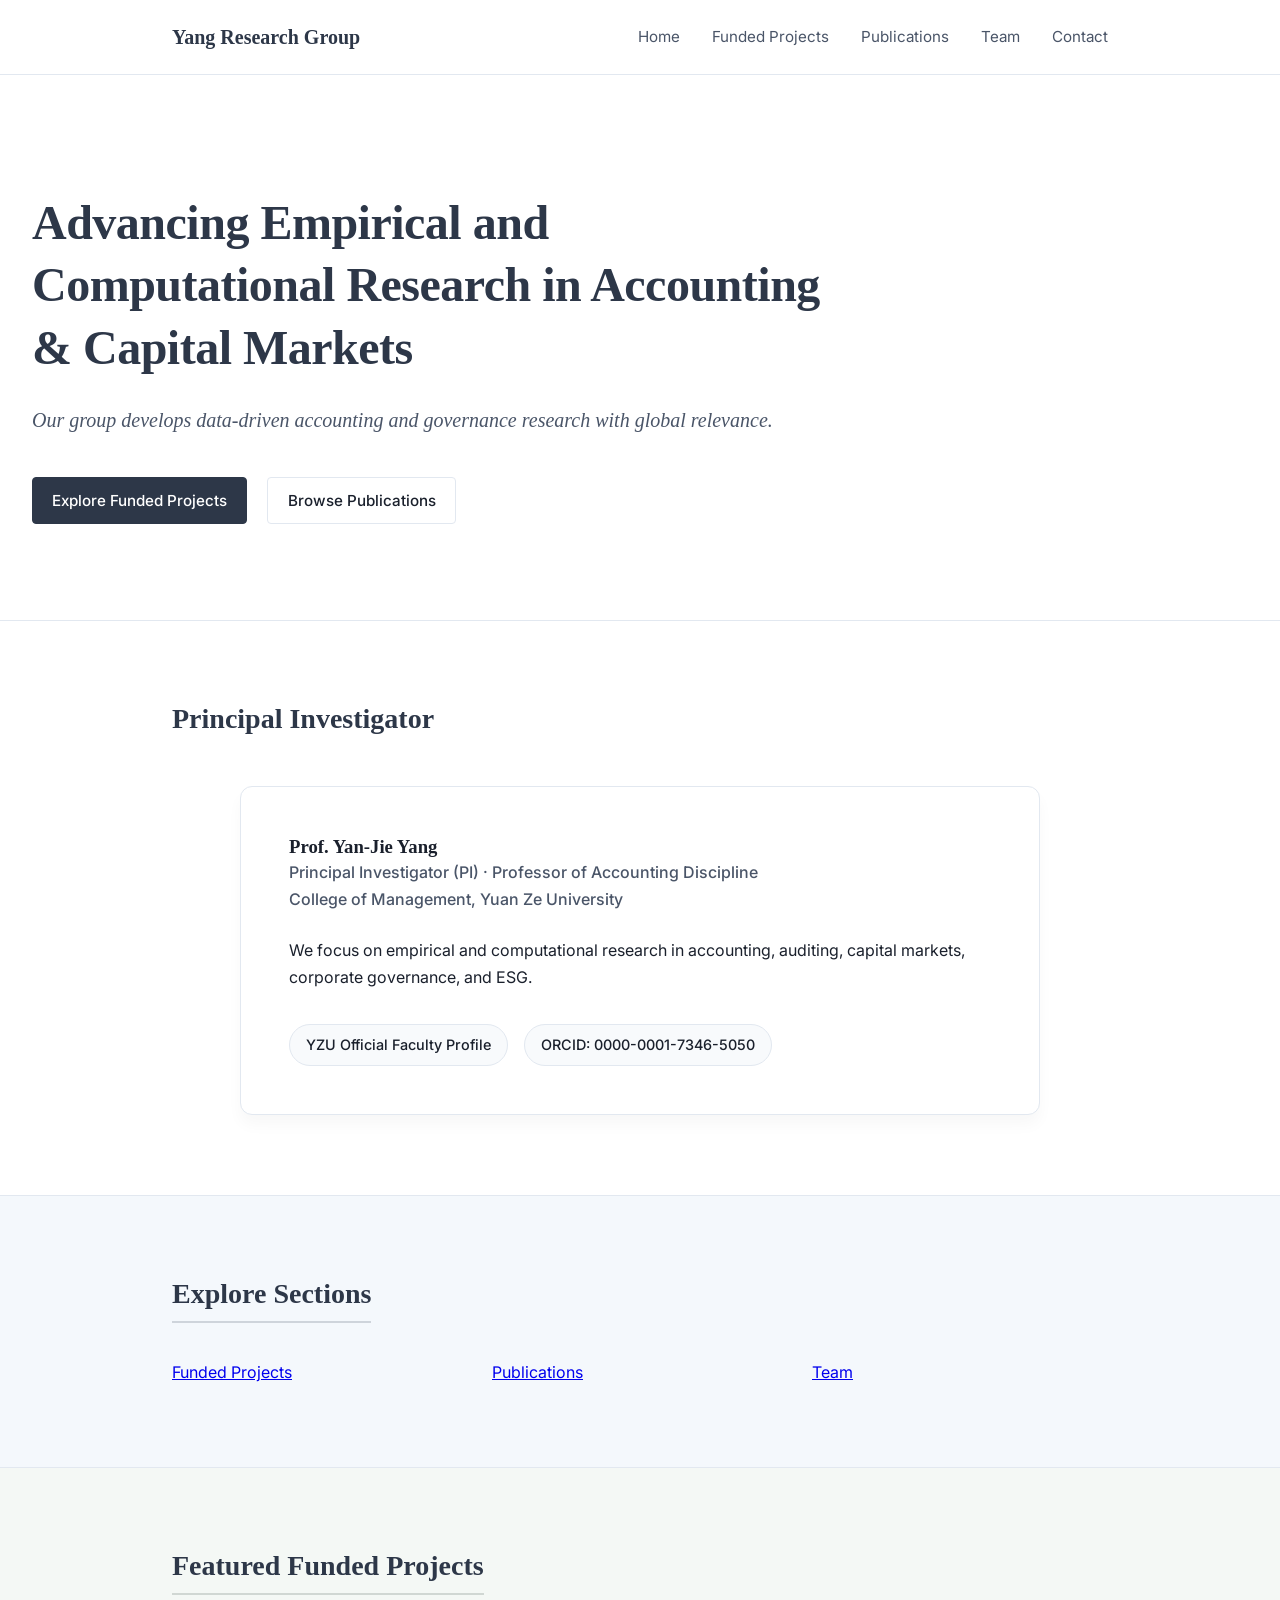
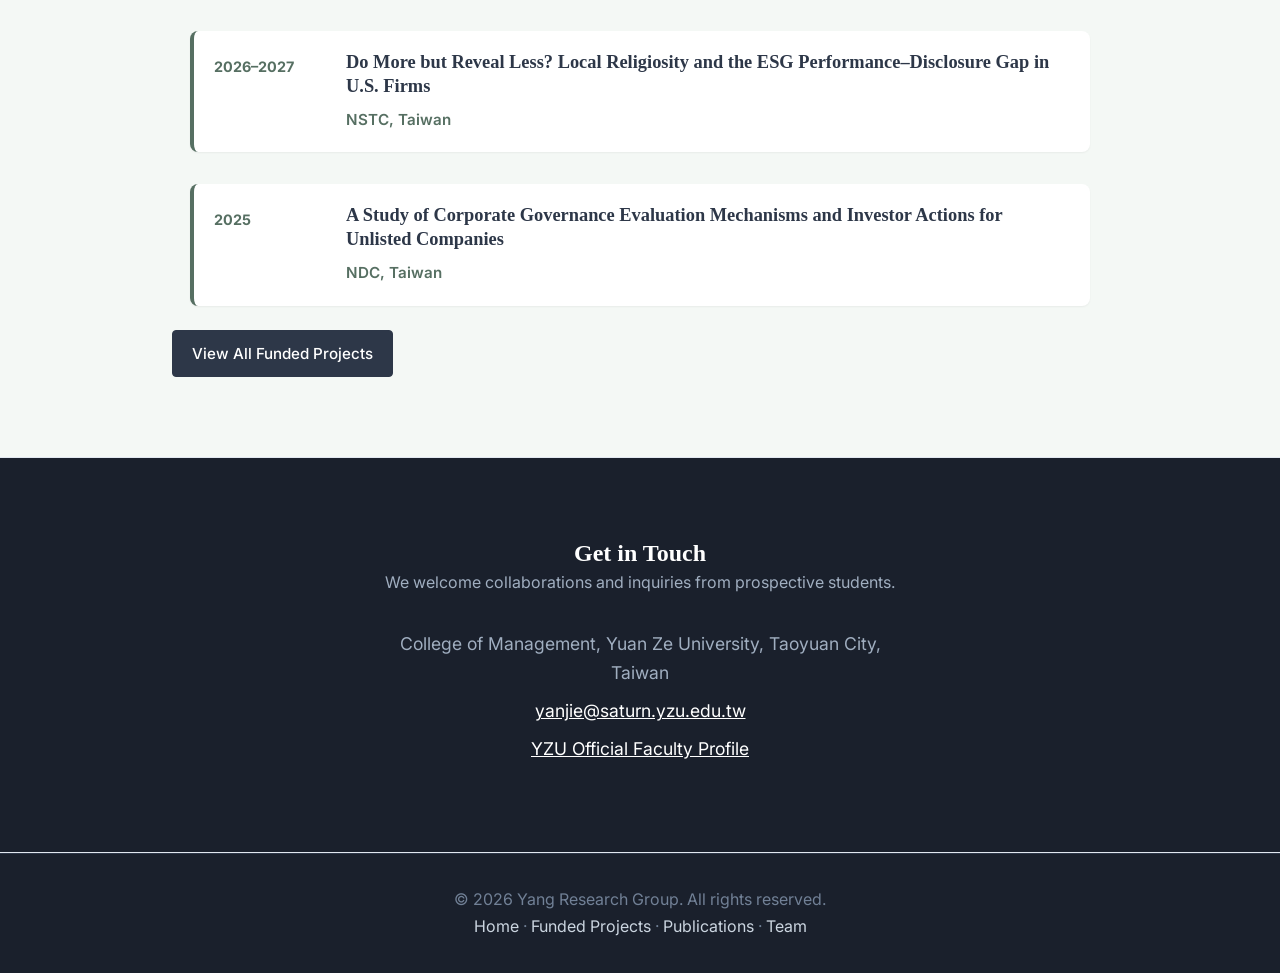
==== index.html @ e43d624e "Simplify homepage: remove News and use plain text links in Explore Sections" ====
<!DOCTYPE html>
<html lang="en">
<head>
    <meta charset="UTF-8">
    <meta name="viewport" content="width=device-width, initial-scale=1.0">
    <title>Yang Research Group | Homepage</title>
    <meta name="description" content="Yang Research Group at Yuan Ze University. Research in accounting, auditing, capital markets, corporate governance, and ESG.">
    <link rel="preconnect" href="https://fonts.googleapis.com">
    <link rel="preconnect" href="https://fonts.gstatic.com" crossorigin>
    <link href="https://fonts.googleapis.com/css2?family=Inter:wght@300;400;500;600;700&display=swap" rel="stylesheet">
    <link rel="stylesheet" href="styles.css">
</head>
<body>
    <nav class="navbar">
        <div class="nav-container">
            <a href="index.html" class="logo">Yang Research Group</a>
            <ul class="nav-links">
                <li><a href="index.html">Home</a></li>
                <li><a href="projects.html">Funded Projects</a></li>
                <li><a href="publications.html">Publications</a></li>
                <li><a href="team.html">Team</a></li>
                <li><a href="#contact">Contact</a></li>
            </ul>
        </div>
    </nav>

    <header class="hero hero-compact">
        <div class="hero-content">
            <h1>Advancing Empirical and Computational Research in Accounting & Capital Markets</h1>
            <p>Our group develops data-driven accounting and governance research with global relevance.</p>
            <div class="hero-buttons">
                <a href="projects.html" class="btn btn-primary">Explore Funded Projects</a>
                <a href="publications.html" class="btn btn-secondary">Browse Publications</a>
            </div>
        </div>
    </header>

    <main>
        <section class="section">
            <div class="container">
                <h2 class="section-title">Principal Investigator</h2>
                <div class="about-card">
                    <div class="about-content">
                        <h3>Prof. Yan-Jie Yang</h3>
                        <p class="subtitle">Principal Investigator (PI) · Professor of Accounting Discipline<br>College of Management, Yuan Ze University</p>
                        <p>We focus on empirical and computational research in accounting, auditing, capital markets, corporate governance, and ESG.</p>
                        <div class="academic-links">
                            <a href="https://www.cm.yzu.edu.tw/EN/Page/Teacher.aspx?ID=yanjie" target="_blank" rel="noopener noreferrer" class="link-badge">YZU Official Faculty Profile</a>
                            <a href="https://orcid.org/0000-0001-7346-5050" target="_blank" rel="noopener noreferrer" class="link-badge">ORCID: 0000-0001-7346-5050</a>
                        </div>
                    </div>
                </div>
            </div>
        </section>

        <section class="section section-block section-research">
            <div class="container">
                <h2 class="section-title">Explore Sections</h2>
                <div class="section-card-grid">
                    <p><a href="projects.html">Funded Projects</a></p>
                    <p><a href="publications.html">Publications</a></p>
                    <p><a href="team.html">Team</a></p>
                </div>
            </div>
        </section>

        <section class="section section-block section-funded">
            <div class="container">
                <h2 class="section-title">Featured Funded Projects</h2>
                <div class="funded-research-list compact-list">
                    <div class="funded-research-item">
                        <div class="funded-year">2026–2027</div>
                        <div class="funded-details">
                            <h3>Do More but Reveal Less? Local Religiosity and the ESG Performance–Disclosure Gap in U.S. Firms</h3>
                            <p class="funding-agency">NSTC, Taiwan</p>
                        </div>
                    </div>
                    <div class="funded-research-item">
                        <div class="funded-year">2025</div>
                        <div class="funded-details">
                            <h3>A Study of Corporate Governance Evaluation Mechanisms and Investor Actions for Unlisted Companies</h3>
                            <p class="funding-agency">NDC, Taiwan</p>
                        </div>
                    </div>
                </div>
                <p class="section-actions">
                    <a href="projects.html" class="btn btn-primary">View All Funded Projects</a>
                </p>
            </div>
        </section>

        <section id="contact" class="section bg-dark text-white">
            <div class="container contact-container">
                <div class="contact-info">
                    <h2>Get in Touch</h2>
                    <p>We welcome collaborations and inquiries from prospective students.</p>
                    <div class="contact-details">
                        <p>College of Management, Yuan Ze University, Taoyuan City, Taiwan</p>
                        <p><a href="mailto:yanjie@saturn.yzu.edu.tw" class="text-white">yanjie@saturn.yzu.edu.tw</a></p>
                        <p><a href="https://www.cm.yzu.edu.tw/EN/Page/Teacher.aspx?ID=yanjie" target="_blank" rel="noopener noreferrer" class="text-white">YZU Official Faculty Profile</a></p>
                    </div>
                </div>
            </div>
        </section>
    </main>

    <footer>
        <div class="container footer-links">
            <p>&copy; 2026 Yang Research Group. All rights reserved.</p>
            <p>
                <a href="index.html">Home</a> ·
                <a href="projects.html">Funded Projects</a> ·
                <a href="publications.html">Publications</a> ·
                <a href="team.html">Team</a>
            </p>
        </div>
    </footer>
</body>
</html>
---- styles.css ----
:root {
    --primary-color: #2d3748;
    --primary-light: #4a5568;
    --secondary-color: #f7fafc;
    --accent-color: #cbd5e0;
    --text-main: #1a202c;
    --text-light: #4a5568;
    --bg-main: #ffffff;
    --bg-alt: #f8fafc;
    --bg-blue-tint: #f4f8fc;
    --bg-sage-tint: #f4f8f5;
    --bg-slate-tint: #f6f8fb;
    --border-color: #e2e8f0;
    
    --font-sans: 'Inter', system-ui, -apple-system, sans-serif;
    --font-serif: 'Lora', 'Merriweather', Georgia, serif;
    
    --shadow-sm: 0 1px 2px rgba(0,0,0,0.05);
    --shadow-md: 0 4px 6px rgba(0,0,0,0.03);
    --shadow-lg: 0 10px 15px rgba(0,0,0,0.03);
    --transition: all 0.2s ease;
}

* {
    margin: 0;
    padding: 0;
    box-sizing: border-box;
}

html {
    scroll-behavior: smooth;
    font-family: var(--font-sans);
}

body {
    color: var(--text-main);
    background-color: var(--bg-main);
    line-height: 1.7;
    -webkit-font-smoothing: antialiased;
}

.container {
    max-width: 1000px;
    margin: 0 auto;
    padding: 0 2rem;
}

h1, h2, h3 {
    font-family: var(--font-serif);
    color: #1a202c;
    line-height: 1.3;
    font-weight: 600;
}

.text-white {
    color: #ffffff !important;
}

.navbar {
    position: fixed;
    top: 0;
    width: 100%;
    background: rgba(255, 255, 255, 0.98);
    border-bottom: 1px solid var(--border-color);
    z-index: 1000;
    padding: 1.25rem 0;
}

.nav-container {
    max-width: 1000px;
    margin: 0 auto;
    padding: 0 2rem;
    display: flex;
    justify-content: space-between;
    align-items: center;
}

.logo {
    font-family: var(--font-serif);
    font-size: 1.25rem;
    font-weight: 600;
    color: var(--primary-color);
    text-decoration: none;
}

.nav-links {
    display: flex;
    list-style: none;
    gap: 2rem;
}

.nav-links a {
    text-decoration: none;
    color: var(--text-light);
    font-weight: 400;
    font-size: 0.95rem;
    transition: var(--transition);
}

.nav-links a:hover {
    color: var(--primary-color);
}

.hero {
    position: relative;
    padding: 12rem 2rem 8rem;
    background-color: var(--bg-main);
    text-align: left;
    border-bottom: 1px solid var(--border-color);
}

.hero-bg {
    display: none;
}

.hero-content {
    max-width: 800px;
}

.hero h1 {
    font-size: 3rem;
    margin-bottom: 1.5rem;
    letter-spacing: -0.5px;
    color: var(--primary-color);
}

.hero p {
    font-size: 1.25rem;
    color: var(--text-light);
    margin-bottom: 2.5rem;
    font-family: var(--font-serif);
    font-style: italic;
}

.btn {
    display: inline-block;
    padding: 0.6rem 1.2rem;
    border-radius: 4px;
    font-weight: 500;
    text-decoration: none;
    transition: var(--transition);
    cursor: pointer;
    font-size: 0.95rem;
}

.btn-primary {
    background-color: var(--primary-color);
    color: white;
    border: 1px solid var(--primary-color);
}

.btn-primary:hover {
    background-color: var(--text-main);
    border-color: var(--text-main);
}

.btn-secondary {
    background-color: transparent;
    color: var(--text-main);
    border: 1px solid var(--border-color);
    margin-left: 1rem;
}

.btn-secondary:hover {
    background-color: var(--bg-alt);
    border-color: var(--text-light);
}

.section {
    padding: 5rem 0;
    border-bottom: 1px solid var(--border-color);
}

.section-title {
    font-size: 1.75rem;
    margin-bottom: 3rem;
    text-align: left;
    color: var(--primary-color);
}

.section-block {
    --section-accent: #50627a;
    background: var(--bg-main);
}

.section-block .section-title {
    display: inline-block;
    margin-bottom: 2.25rem;
    padding-bottom: 0.55rem;
    border-bottom: 2px solid color-mix(in srgb, var(--section-accent) 28%, white);
}

.section-research {
    --section-accent: #4f647e;
    background: var(--bg-blue-tint);
}

.section-projects {
    --section-accent: #4a5d74;
    background: var(--bg-main);
}

.section-funded {
    --section-accent: #566f62;
    background: var(--bg-sage-tint);
}

.section-publications {
    --section-accent: #556277;
    background: var(--bg-slate-tint);
}

.section-team {
    --section-accent: #4f5f74;
    background: var(--bg-main);
}

.bg-light {
    background-color: var(--bg-alt);
}

.bg-dark {
    background-color: #1a202c;
}

.grid-2 {
    display: grid;
    grid-template-columns: repeat(auto-fit, minmax(300px, 1fr));
    gap: 3rem;
}

.grid-3 {
    display: grid;
    grid-template-columns: repeat(auto-fit, minmax(300px, 1fr));
    gap: 2rem;
}

/* About Card */
.about-card {
    background: white;
    border-radius: 12px;
    padding: 3rem;
    box-shadow: var(--shadow-lg);
    border: 1px solid var(--border-color);
    max-width: 800px;
    margin: 0 auto;
}

.about-card .subtitle {
    color: var(--text-light);
    font-weight: 500;
    margin-bottom: 1.5rem;
}

.academic-links {
    display: flex;
    gap: 1rem;
    margin-top: 2rem;
}

.link-badge {
    display: inline-flex;
    align-items: center;
    padding: 0.5rem 1rem;
    background: var(--bg-alt);
    border: 1px solid var(--border-color);
    border-radius: 50px;
    text-decoration: none;
    color: var(--text-main);
    font-weight: 500;
    font-size: 0.9rem;
    transition: var(--transition);
}

.link-badge:hover {
    background: var(--primary-color);
    color: white;
    transform: translateY(-2px);
}

/* Feature Cards */
.card {
    background: white;
    padding: 2.5rem;
    border-radius: 12px;
    box-shadow: var(--shadow-md);
    transition: var(--transition);
    border: 1px solid transparent;
}

.card:hover {
    transform: translateY(-5px);
    border-color: var(--primary-light);
    box-shadow: var(--shadow-lg);
}

.section-research .feature-card {
    border-top: 3px solid color-mix(in srgb, var(--section-accent) 58%, white);
}

.card-icon {
    width: 3rem;
    height: 3rem;
    display: inline-flex;
    align-items: center;
    justify-content: center;
    border-radius: 999px;
    background: color-mix(in srgb, var(--section-accent, var(--primary-color)) 10%, white);
    color: var(--section-accent, var(--primary-color));
    margin-bottom: 1.5rem;
}

/* Projects */
.project-list {
    max-width: 800px;
    margin: 0 auto;
    display: flex;
    flex-direction: column;
    gap: 1.5rem;
}

.project-item {
    display: flex;
    gap: 2rem;
    background: white;
    padding: 2rem;
    border-radius: 8px;
    border-left: 4px solid var(--section-accent, var(--primary-color));
    box-shadow: var(--shadow-sm);
    transition: var(--transition);
}

.project-item:hover {
    box-shadow: var(--shadow-md);
}

.project-status {
    font-size: 0.85rem;
    font-weight: 600;
    text-transform: uppercase;
    color: var(--section-accent, var(--primary-color));
    white-space: nowrap;
}

.funded-item {
    border-left-style: solid;
}

/* Funded Research */
.funded-research-list {
    max-width: 900px;
    margin: 0 auto;
    display: flex;
    flex-direction: column;
    gap: 2rem;
}

.funded-research-item {
    display: flex;
    gap: 2rem;
    background: white;
    padding: 2rem;
    border-radius: 8px;
    border-left: 4px solid var(--section-accent, var(--primary-color));
    box-shadow: var(--shadow-sm);
    transition: var(--transition);
}

.funded-research-item:hover {
    box-shadow: var(--shadow-md);
}

.funded-year {
    font-size: 0.9rem;
    font-weight: 700;
    color: var(--section-accent, var(--primary-color));
    white-space: nowrap;
    min-width: 100px;
    padding-top: 0.25rem;
}

.funded-details h3 {
    font-size: 1.15rem;
    margin-bottom: 0.5rem;
    color: var(--primary-color);
}

.funding-agency {
    font-weight: 600;
    color: var(--section-accent, var(--primary-color));
    font-size: 0.95rem;
    margin-bottom: 0.75rem;
}

.funding-info {
    color: var(--text-light);
    font-size: 0.9rem;
    line-height: 1.6;
}

.grant-number,
.role,
.amount,
.period {
    display: block;
    margin-bottom: 0.25rem;
}

.role {
    font-weight: 600;
    color: var(--text-main);
}

/* Publications */
.publication-list {
    max-width: 900px;
    margin: 0 auto;
    display: flex;
    flex-direction: column;
    gap: 1.5rem;
}

.publication-card {
    background: white;
    padding: 2rem;
    border-radius: 8px;
    box-shadow: var(--shadow-sm);
    position: relative;
    border-left: 3px solid color-mix(in srgb, var(--section-accent, var(--primary-color)) 45%, white);
}

.pub-year {
    position: absolute;
    top: 2rem;
    right: 2rem;
    font-weight: 700;
    color: var(--primary-light);
    opacity: 0.5;
}

.publication-card h3 {
    font-size: 1.25rem;
    margin-bottom: 0.5rem;
    padding-right: 4rem;
}

.authors {
    color: var(--text-main);
    margin-bottom: 0.25rem;
}

.journal {
    color: var(--text-light);
    font-style: italic;
    font-size: 0.9rem;
}

/* Team */
.team-member {
    display: flex;
    align-items: center;
    gap: 1.5rem;
    background: white;
    padding: 1.5rem;
    border-radius: 8px;
    box-shadow: var(--shadow-sm);
    border: 1px solid color-mix(in srgb, var(--section-accent, var(--primary-color)) 24%, white);
}

.member-avatar {
    width: 64px;
    height: 64px;
    background: var(--section-accent, var(--primary-color));
    color: white;
    display: flex;
    align-items: center;
    justify-content: center;
    border-radius: 50%;
    font-weight: 700;
    font-size: 1.25rem;
}

.member-info a {
    color: var(--primary-light);
    text-decoration: none;
    font-size: 0.9rem;
}

/* Contact */
.contact-container {
    text-align: center;
    max-width: 600px;
}

.contact-info h2 {
    color: white;
}

.contact-info p {
    color: #a0aec0;
    margin-bottom: 2rem;
}

.contact-details p {
    margin-bottom: 0.5rem;
    font-size: 1.1rem;
}

/* Footer */
footer {
    background: #1a202c;
    color: #718096;
    text-align: center;
    padding: 2rem 0;
    border-top: 1px solid #2d3748;
}

/* Responsive */
@media (max-width: 768px) {
    .nav-links {
        display: none;
    }
    
    .hero h1 {
        font-size: 2.5rem;
    }
    
    .project-item {
        flex-direction: column;
        gap: 0.5rem;
    }

    .funded-research-item {
        flex-direction: column;
        gap: 0.5rem;
    }

    .funded-year {
        min-width: auto;
        margin-bottom: 0.5rem;
    }
}

.hero-compact {
    padding-bottom: 6rem;
}

.page-hero {
    padding: 9rem 0 3rem;
    border-bottom: 1px solid var(--border-color);
    background: var(--bg-main);
}

.page-hero h1 {
    font-size: 2.5rem;
    color: var(--primary-color);
    margin-bottom: 0.75rem;
}

.page-hero p {
    color: var(--text-light);
    font-family: var(--font-serif);
    font-style: italic;
}

.section-card-grid {
    display: grid;
    grid-template-columns: repeat(auto-fit, minmax(220px, 1fr));
    gap: 1.5rem;
}

.section-link-card {
    display: block;
    background: white;
    border-radius: 10px;
    padding: 1.5rem;
    border: 1px solid var(--border-color);
    box-shadow: var(--shadow-sm);
    text-decoration: none;
    color: var(--text-main);
    transition: var(--transition);
}

.section-link-card:hover {
    transform: translateY(-4px);
    box-shadow: var(--shadow-md);
    border-color: var(--primary-light);
}

.section-link-card h3 {
    margin-bottom: 0.5rem;
    color: var(--primary-color);
    font-size: 1.2rem;
}

.section-link-card p {
    color: var(--text-light);
    margin-bottom: 0.75rem;
}

.card-cta {
    font-size: 0.9rem;
    color: var(--primary-light);
    font-weight: 600;
}

.compact-list .funded-research-item {
    padding: 1.25rem;
}

.compact-list .funding-agency {
    margin-bottom: 0;
}

.section-actions {
    margin-top: 1.5rem;
}

.footer-links a {
    color: #cbd5e0;
    text-decoration: none;
}

.footer-links a:hover {
    color: #ffffff;
}

@media (max-width: 768px) {
    .hero-compact {
        padding-top: 10rem;
    }

    .page-hero {
        padding-top: 7.5rem;
    }

    .page-hero h1 {
        font-size: 2rem;
    }

    .section-card-grid {
        grid-template-columns: 1fr;
    }

    .academic-links {
        flex-direction: column;
        align-items: flex-start;
    }
}
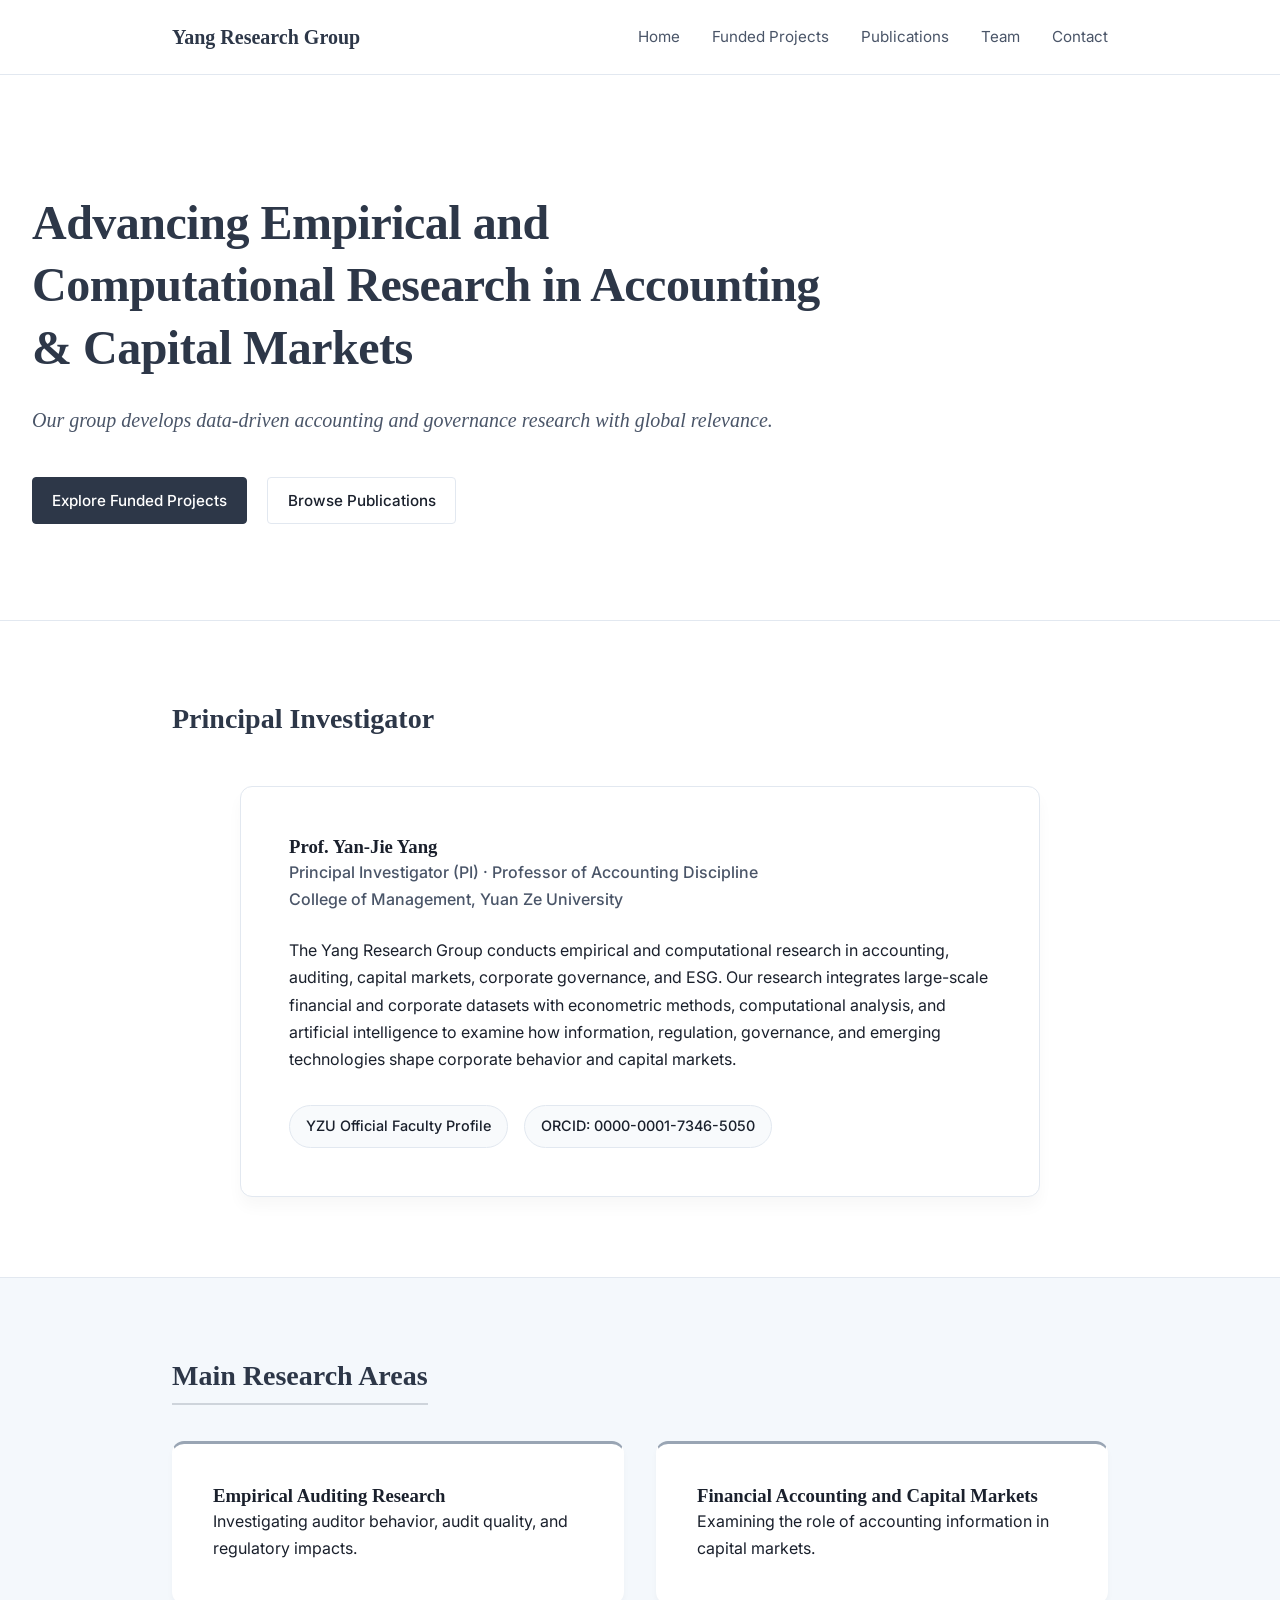
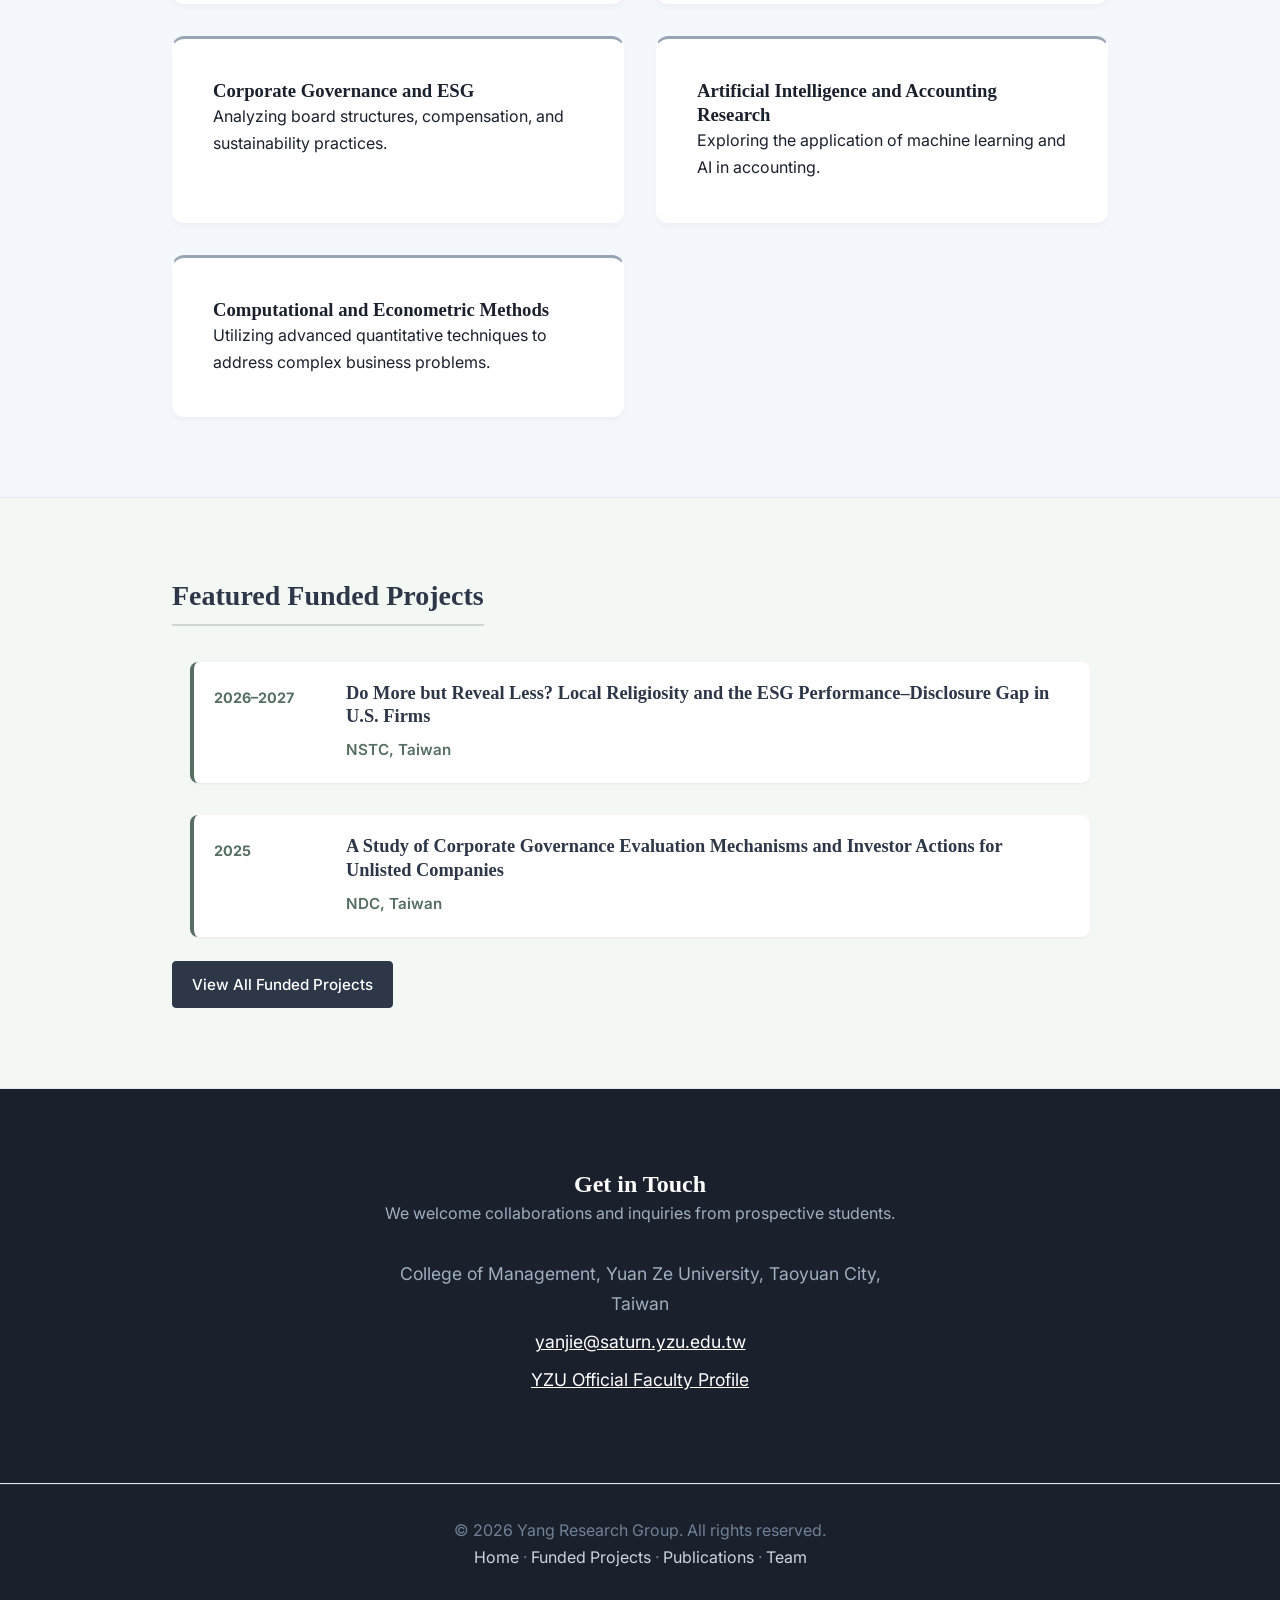
==== commit 3947d1b4: "Implement all missing feedback from Prof Yang" ====
--- a/index.html
+++ b/index.html
@@ -43,7 +43,7 @@
                     <div class="about-content">
                         <h3>Prof. Yan-Jie Yang</h3>
                         <p class="subtitle">Principal Investigator (PI) · Professor of Accounting Discipline<br>College of Management, Yuan Ze University</p>
-                        <p>We focus on empirical and computational research in accounting, auditing, capital markets, corporate governance, and ESG.</p>
+                        <p>The Yang Research Group conducts empirical and computational research in accounting, auditing, capital markets, corporate governance, and ESG. Our research integrates large-scale financial and corporate datasets with econometric methods, computational analysis, and artificial intelligence to examine how information, regulation, governance, and emerging technologies shape corporate behavior and capital markets.</p>
                         <div class="academic-links">
                             <a href="https://www.cm.yzu.edu.tw/EN/Page/Teacher.aspx?ID=yanjie" target="_blank" rel="noopener noreferrer" class="link-badge">YZU Official Faculty Profile</a>
                             <a href="https://orcid.org/0000-0001-7346-5050" target="_blank" rel="noopener noreferrer" class="link-badge">ORCID: 0000-0001-7346-5050</a>
@@ -55,11 +55,28 @@
 
         <section class="section section-block section-research">
             <div class="container">
-                <h2 class="section-title">Explore Sections</h2>
-                <div class="section-card-grid">
-                    <p><a href="projects.html">Funded Projects</a></p>
-                    <p><a href="publications.html">Publications</a></p>
-                    <p><a href="team.html">Team</a></p>
+                <h2 class="section-title">Main Research Areas</h2>
+                <div class="grid-3">
+                    <div class="card feature-card">
+                        <h3>Empirical Auditing Research</h3>
+                        <p>Investigating auditor behavior, audit quality, and regulatory impacts.</p>
+                    </div>
+                    <div class="card feature-card">
+                        <h3>Financial Accounting and Capital Markets</h3>
+                        <p>Examining the role of accounting information in capital markets.</p>
+                    </div>
+                    <div class="card feature-card">
+                        <h3>Corporate Governance and ESG</h3>
+                        <p>Analyzing board structures, compensation, and sustainability practices.</p>
+                    </div>
+                    <div class="card feature-card">
+                        <h3>Artificial Intelligence and Accounting Research</h3>
+                        <p>Exploring the application of machine learning and AI in accounting.</p>
+                    </div>
+                    <div class="card feature-card">
+                        <h3>Computational and Econometric Methods</h3>
+                        <p>Utilizing advanced quantitative techniques to address complex business problems.</p>
+                    </div>
                 </div>
             </div>
         </section>
--- a/styles.css
+++ b/styles.css
@@ -587,21 +587,40 @@
     border-color: var(--primary-light);
 }
 
+.section-link-card-soft {
+    border-radius: 8px;
+    padding: 1.1rem 1.15rem;
+    border: 1px solid #dbe6f3;
+    box-shadow: none;
+    background: #fbfdff;
+}
+
+.section-link-card-soft:hover {
+    transform: none;
+    box-shadow: none;
+    border-color: #9bb6d9;
+    background: #f7fbff;
+}
+
 .section-link-card h3 {
-    margin-bottom: 0.5rem;
+    margin-bottom: 0.35rem;
     color: var(--primary-color);
-    font-size: 1.2rem;
+    font-size: 1.1rem;
 }
 
 .section-link-card p {
     color: var(--text-light);
-    margin-bottom: 0.75rem;
+    margin-bottom: 0.45rem;
+    font-size: 0.95rem;
+    line-height: 1.55;
 }
 
 .card-cta {
-    font-size: 0.9rem;
-    color: var(--primary-light);
-    font-weight: 600;
+    font-size: 0.92rem;
+    color: #2563eb;
+    font-weight: 500;
+    text-decoration: underline;
+    text-underline-offset: 2px;
 }
 
 .compact-list .funded-research-item {
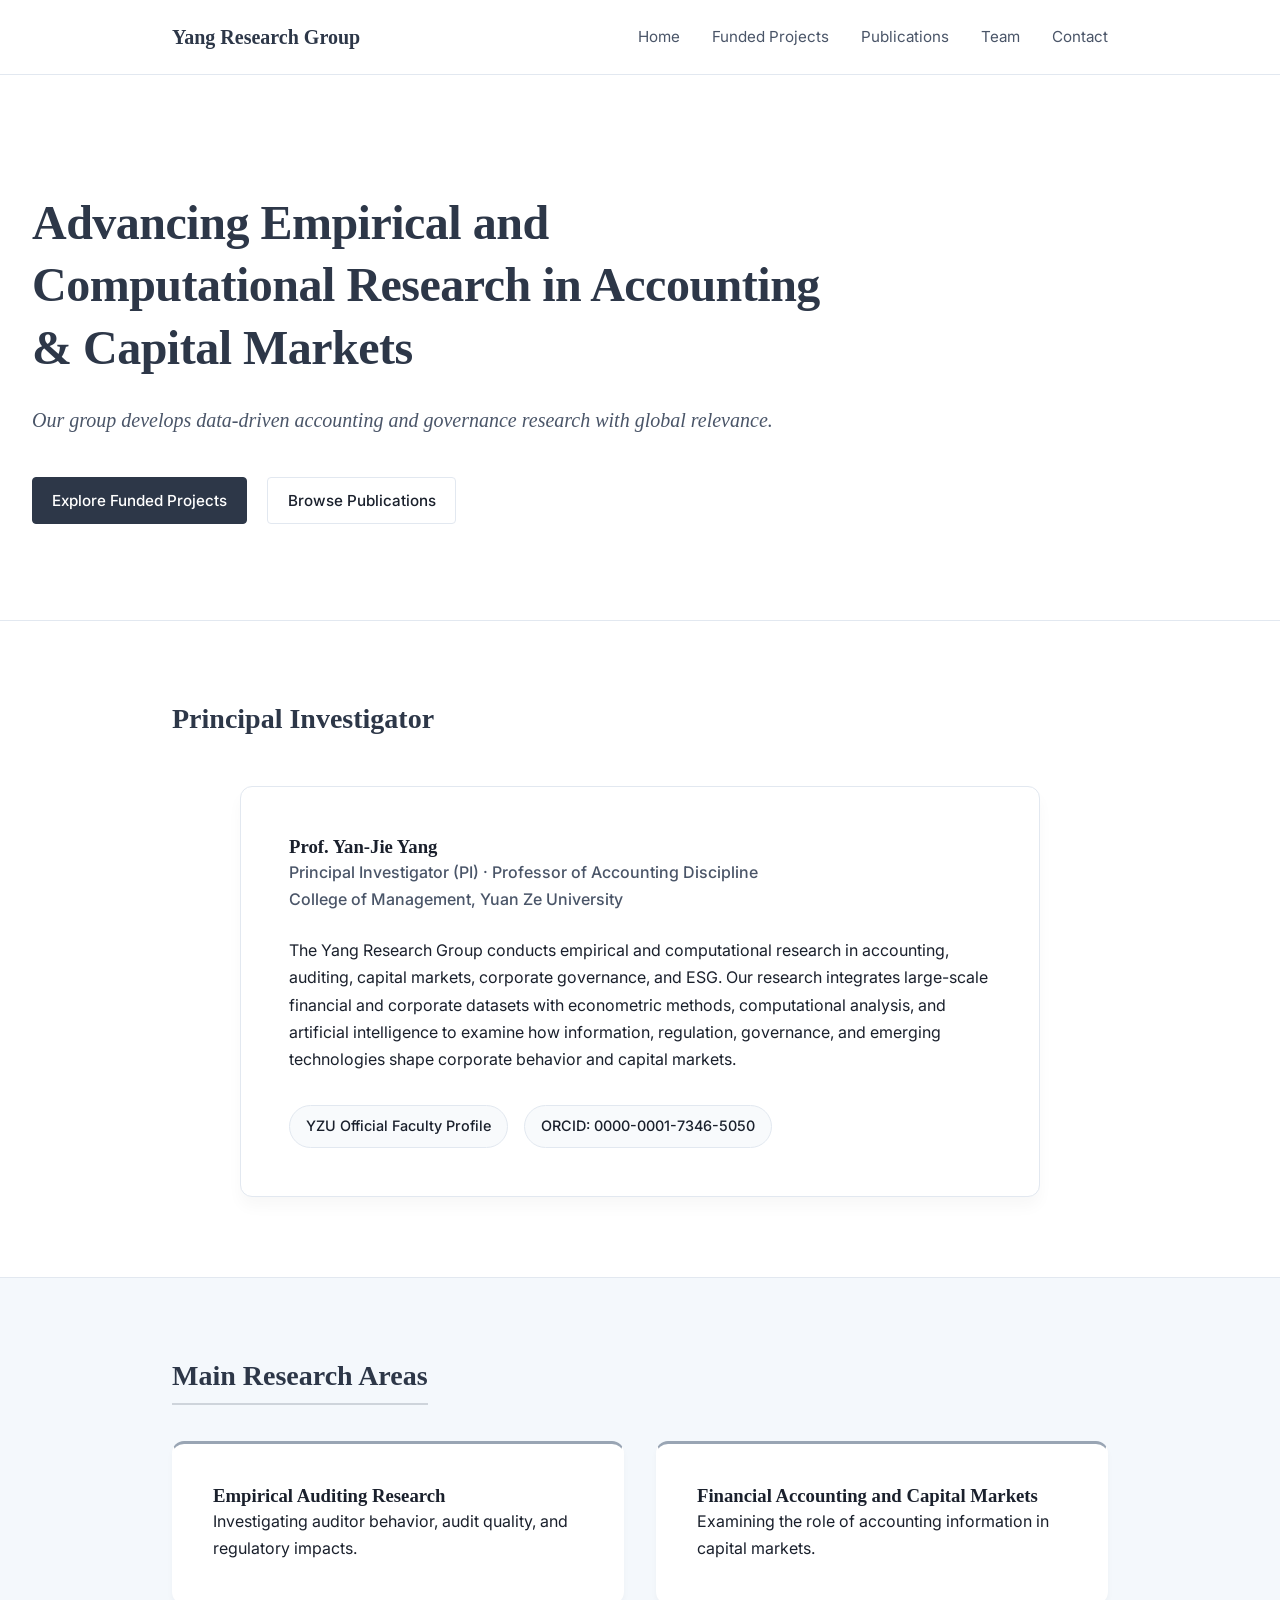
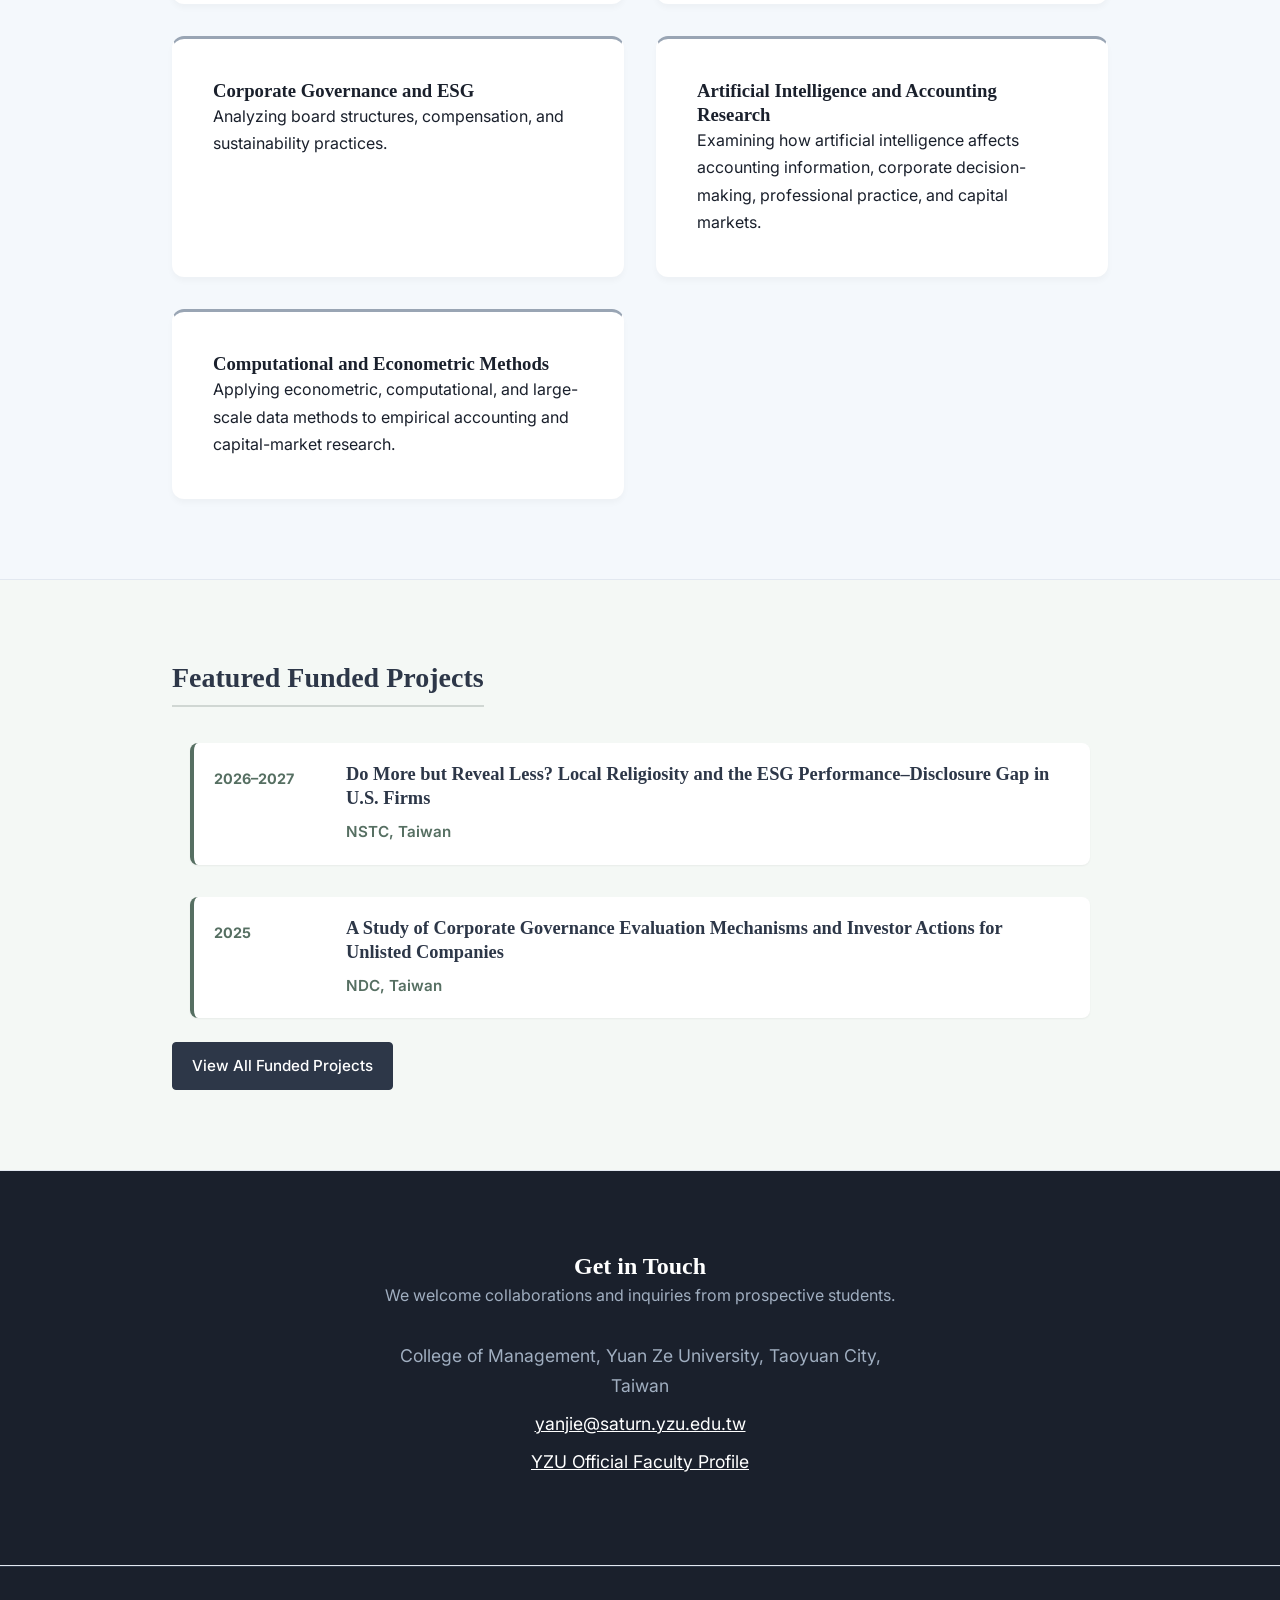
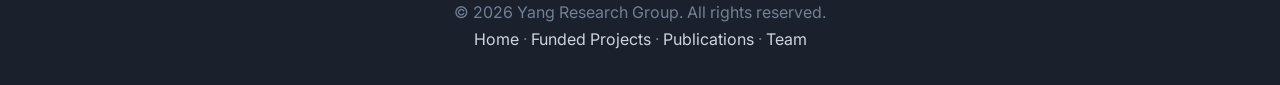
==== commit 6ae2bf04: "Revise descriptions for AI and econometric methods" ====
--- a/index.html
+++ b/index.html
@@ -71,11 +71,11 @@
                     </div>
                     <div class="card feature-card">
                         <h3>Artificial Intelligence and Accounting Research</h3>
-                        <p>Exploring the application of machine learning and AI in accounting.</p>
+                        <p>Examining how artificial intelligence affects accounting information, corporate decision-making, professional practice, and capital markets.</p>
                     </div>
                     <div class="card feature-card">
                         <h3>Computational and Econometric Methods</h3>
-                        <p>Utilizing advanced quantitative techniques to address complex business problems.</p>
+                        <p>Applying econometric, computational, and large-scale data methods to empirical accounting and capital-market research.</p>
                     </div>
                 </div>
             </div>
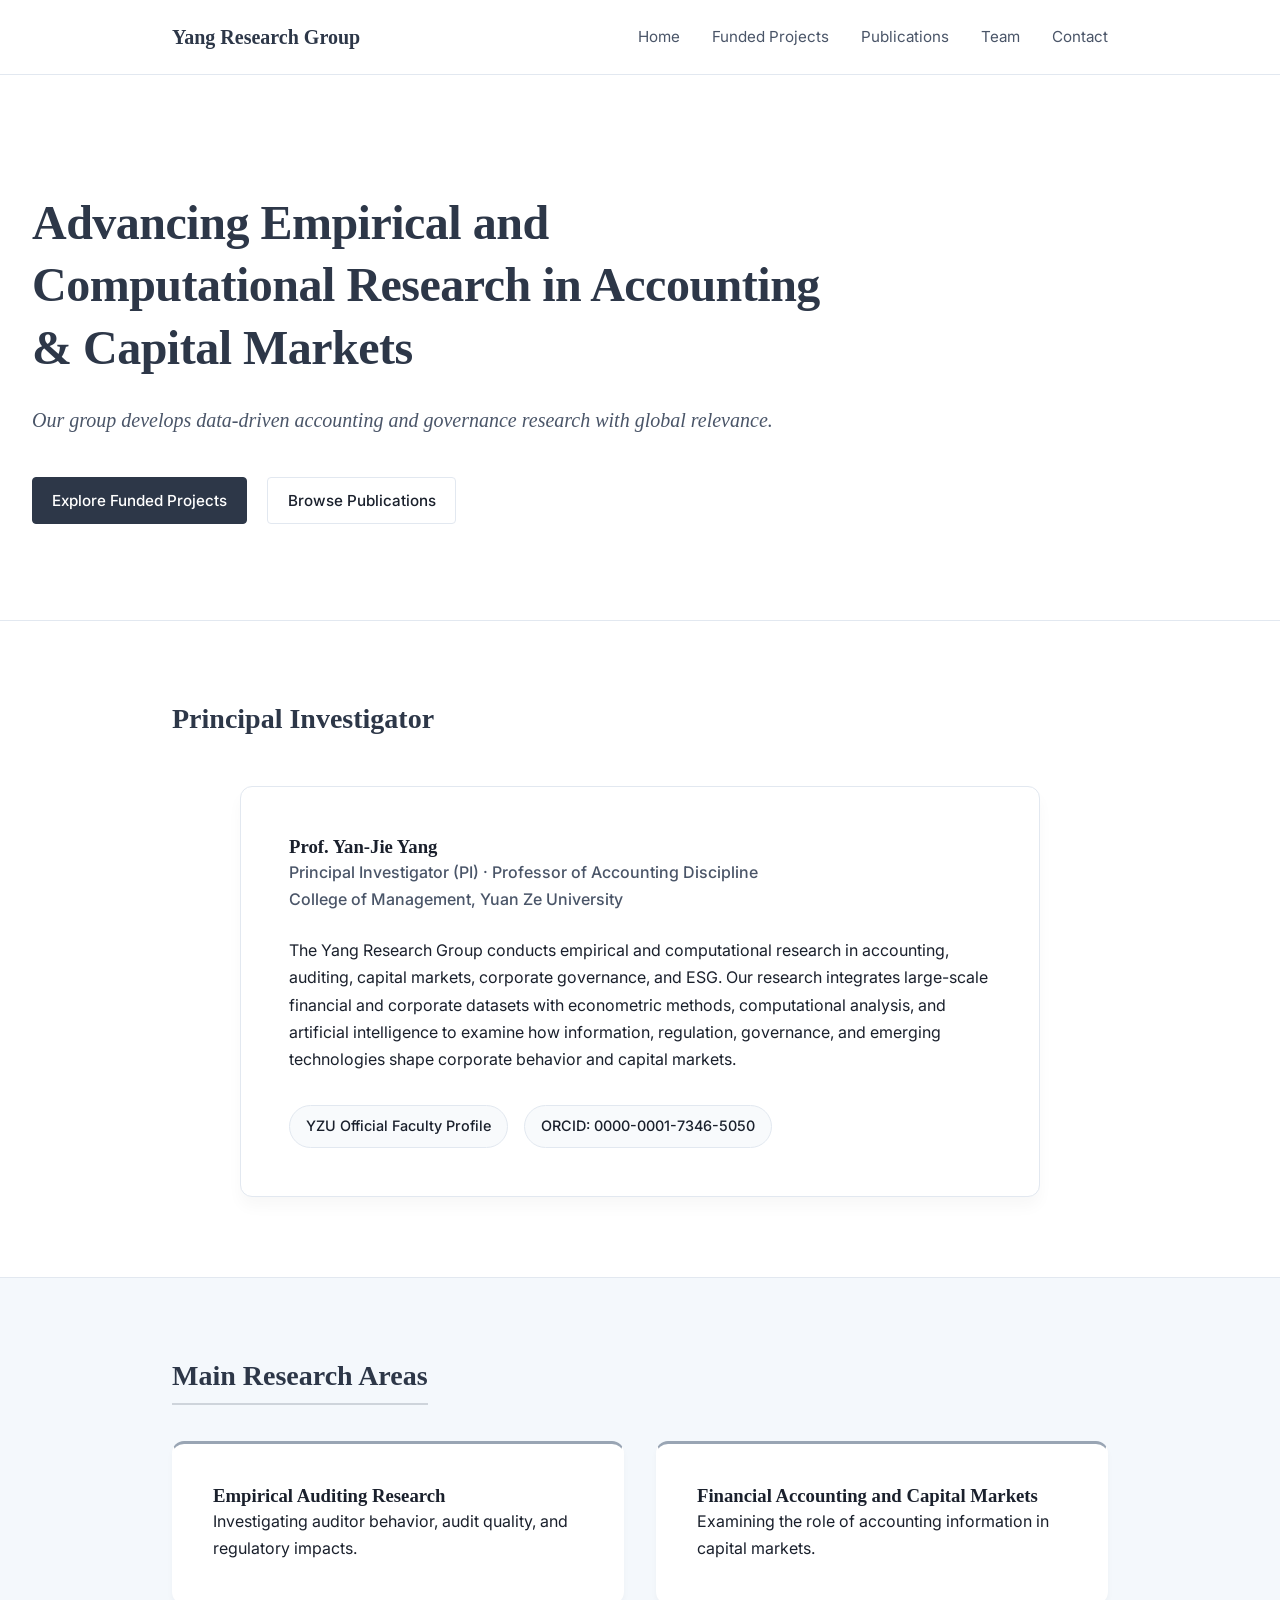
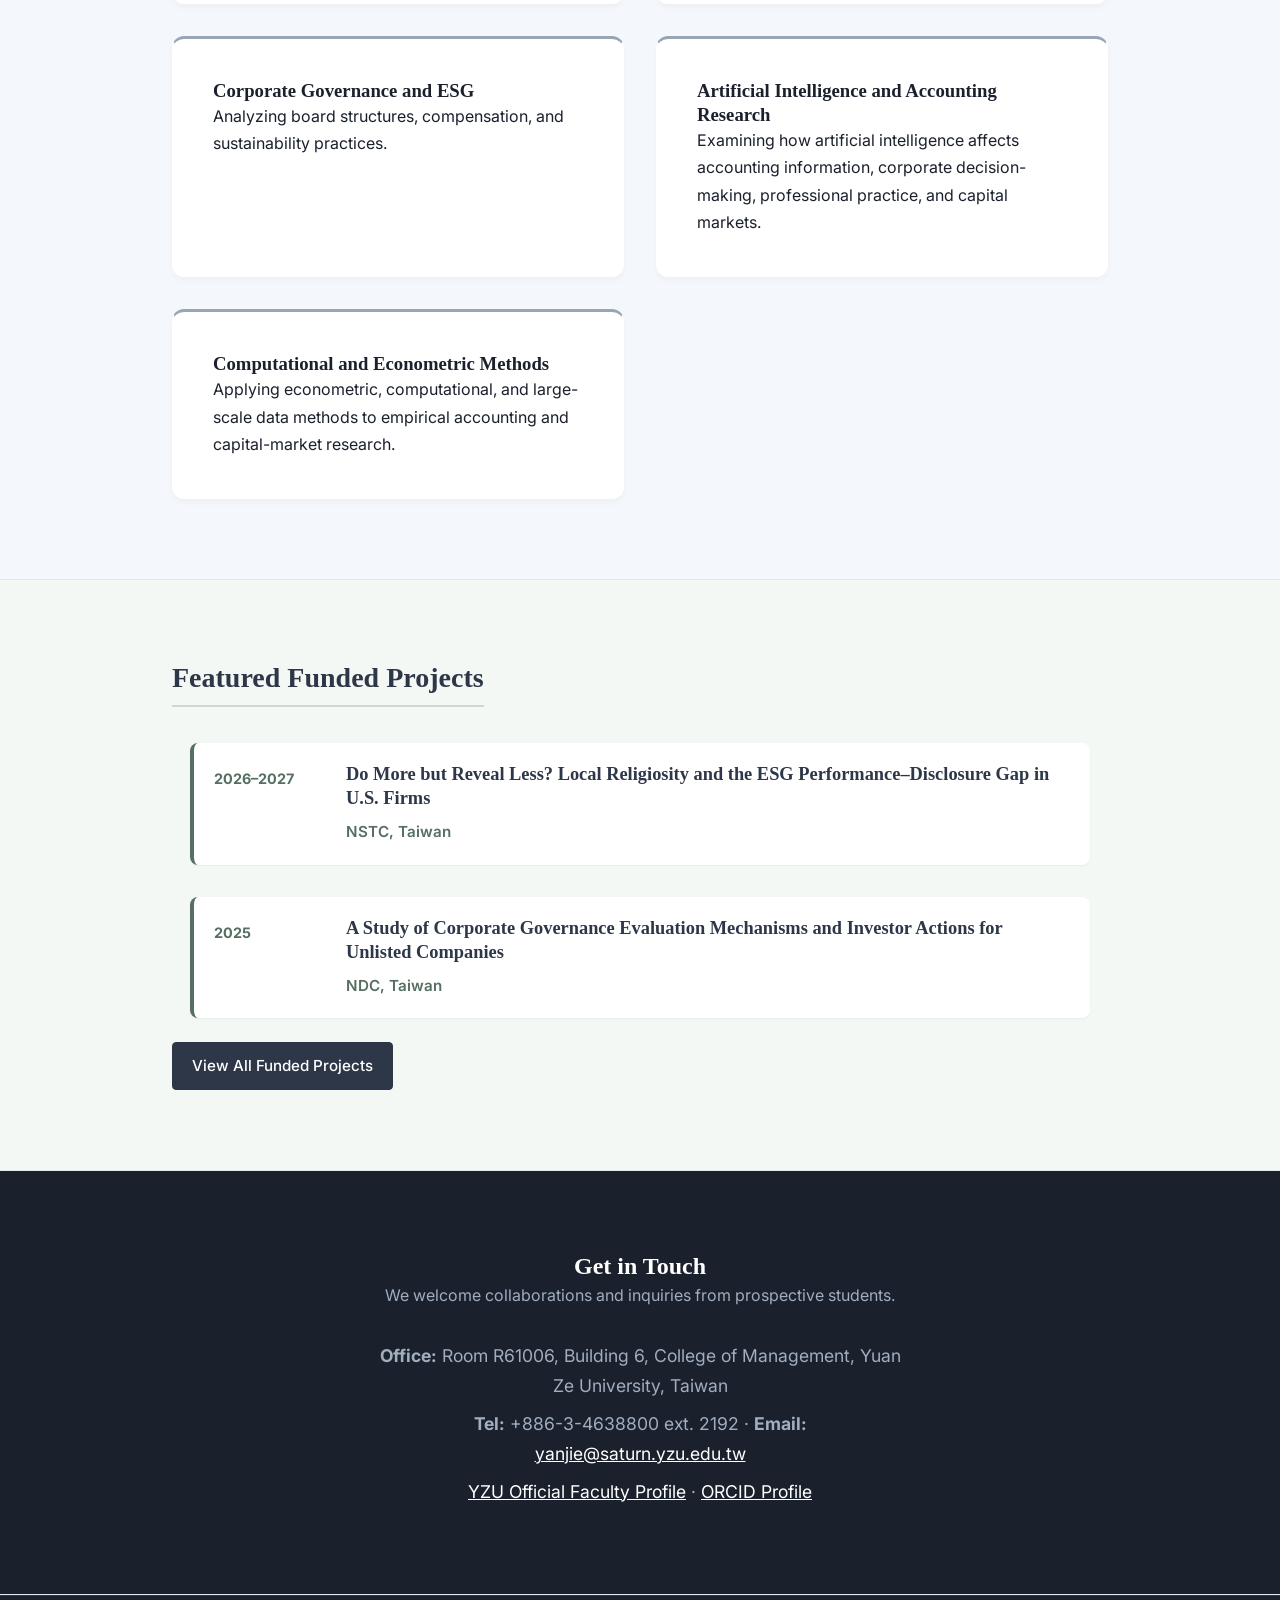
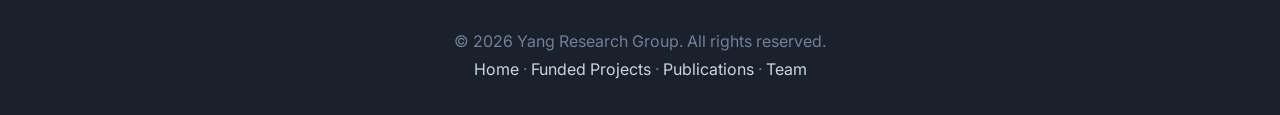
==== commit 55027df3: "Update PI profile, research area descriptions, and academic styling" ====
--- a/index.html
+++ b/index.html
@@ -112,9 +112,9 @@
                     <h2>Get in Touch</h2>
                     <p>We welcome collaborations and inquiries from prospective students.</p>
                     <div class="contact-details">
-                        <p>College of Management, Yuan Ze University, Taoyuan City, Taiwan</p>
-                        <p><a href="mailto:yanjie@saturn.yzu.edu.tw" class="text-white">yanjie@saturn.yzu.edu.tw</a></p>
-                        <p><a href="https://www.cm.yzu.edu.tw/EN/Page/Teacher.aspx?ID=yanjie" target="_blank" rel="noopener noreferrer" class="text-white">YZU Official Faculty Profile</a></p>
+                        <p><strong>Office:</strong> Room R61006, Building 6, College of Management, Yuan Ze University, Taiwan</p>
+                        <p><strong>Tel:</strong> +886-3-4638800 ext. 2192 · <strong>Email:</strong> <a href="mailto:yanjie@saturn.yzu.edu.tw" class="text-white">yanjie@saturn.yzu.edu.tw</a></p>
+                        <p><a href="https://www.cm.yzu.edu.tw/EN/Page/Teacher.aspx?ID=yanjie" target="_blank" rel="noopener noreferrer" class="text-white">YZU Official Faculty Profile</a> · <a href="https://orcid.org/0000-0001-7346-5050" target="_blank" rel="noopener noreferrer" class="text-white">ORCID Profile</a></p>
                     </div>
                 </div>
             </div>
--- a/styles.css
+++ b/styles.css
@@ -455,6 +455,477 @@
     font-size: 0.9rem;
 }
 
+/* Principal Investigator / Faculty Leadership - Tailored for Yang Research Group */
+.section-director {
+    background: #f8fafc;
+    --section-accent: #2c4a6f; /* Refined scholarly navy-slate */
+    --section-accent-light: #edf3f9;
+    --section-accent-dark: #1a3352;
+}
+
+.director-header {
+    display: flex;
+    align-items: center;
+    gap: 1rem;
+    margin-bottom: 2rem;
+    flex-wrap: wrap;
+}
+
+.director-title {
+    margin-bottom: 0 !important;
+    padding-bottom: 0.35rem;
+    color: var(--section-accent);
+    border-bottom: 3px solid var(--section-accent);
+    display: inline-block;
+    font-size: 1.85rem;
+}
+
+.director-subtitle-badge {
+    background: var(--section-accent-light);
+    color: var(--section-accent);
+    padding: 0.3rem 0.85rem;
+    border-radius: 20px;
+    font-size: 0.85rem;
+    font-weight: 600;
+    letter-spacing: 0.3px;
+    border: 1px solid color-mix(in srgb, var(--section-accent) 25%, white);
+}
+
+.director-card {
+    background: white;
+    padding: 3rem;
+    border-radius: 14px;
+    box-shadow: 0 4px 20px rgba(0, 0, 0, 0.04);
+    border: 1px solid #e2e8f0;
+    border-top: 4px solid var(--section-accent);
+}
+
+.director-primary {
+    display: flex;
+    gap: 3rem;
+    margin-bottom: 2.5rem;
+}
+
+.director-avatar-box {
+    display: flex;
+    flex-direction: column;
+    align-items: center;
+    gap: 0.75rem;
+    flex-shrink: 0;
+}
+
+.director-avatar {
+    width: 170px;
+    height: 170px;
+    background: linear-gradient(135deg, var(--section-accent-light) 0%, #dce7f3 100%);
+    color: var(--section-accent);
+    display: flex;
+    align-items: center;
+    justify-content: center;
+    border-radius: 12px;
+    font-size: 3.5rem;
+    font-weight: 700;
+    font-family: var(--font-serif);
+    border: 2px solid color-mix(in srgb, var(--section-accent) 25%, white);
+    box-shadow: 0 4px 14px rgba(44, 74, 111, 0.1);
+}
+
+.director-status-pill {
+    font-size: 0.78rem;
+    color: #2b6e44;
+    background: #eef8f2;
+    padding: 0.25rem 0.65rem;
+    border-radius: 12px;
+    font-weight: 500;
+    display: inline-flex;
+    align-items: center;
+    gap: 0.35rem;
+}
+
+.director-status-pill .status-dot {
+    width: 7px;
+    height: 7px;
+    background: #2b6e44;
+    border-radius: 50%;
+    display: inline-block;
+}
+
+.director-main-bio {
+    flex: 1;
+}
+
+.director-name {
+    font-size: 2.1rem;
+    color: var(--section-accent-dark);
+    margin-bottom: 0.35rem;
+    font-weight: 700;
+}
+
+.director-name-native {
+    font-size: 1.4rem;
+    font-weight: 400;
+    color: var(--text-light);
+    margin-left: 0.4rem;
+}
+
+.director-position {
+    font-size: 1.15rem;
+    font-weight: 600;
+    color: var(--text-main);
+    margin-bottom: 0.2rem;
+}
+
+.director-org {
+    font-size: 0.98rem;
+    color: var(--text-light);
+    margin-bottom: 1.25rem;
+}
+
+.director-badges {
+    display: flex;
+    flex-wrap: wrap;
+    gap: 0.5rem;
+    margin-bottom: 1.5rem;
+}
+
+.prof-tag {
+    background: #f1f5f9;
+    color: #334155;
+    padding: 0.3rem 0.75rem;
+    border-radius: 6px;
+    font-size: 0.82rem;
+    font-weight: 500;
+    border: 1px solid #e2e8f0;
+}
+
+.director-contact-grid {
+    display: grid;
+    grid-template-columns: repeat(auto-fit, minmax(240px, 1fr));
+    gap: 1rem;
+    margin-bottom: 1.75rem;
+    background: #fbfbfe;
+    padding: 1.25rem 1.5rem;
+    border-radius: 10px;
+    border: 1px solid #ecf0f8;
+}
+
+.contact-item {
+    display: flex;
+    align-items: flex-start;
+    gap: 0.75rem;
+}
+
+.contact-icon {
+    font-size: 1.2rem;
+    line-height: 1.4;
+}
+
+.contact-item strong {
+    display: block;
+    font-size: 0.8rem;
+    text-transform: uppercase;
+    letter-spacing: 0.5px;
+    color: var(--text-light);
+    margin-bottom: 0.15rem;
+}
+
+.contact-item p {
+    margin: 0;
+    font-size: 0.92rem;
+    color: var(--text-main);
+}
+
+.contact-item a {
+    color: var(--section-accent);
+    text-decoration: none;
+    font-weight: 500;
+}
+
+.contact-item a:hover {
+    text-decoration: underline;
+}
+
+.director-actions {
+    display: flex;
+    flex-wrap: wrap;
+    gap: 0.75rem;
+}
+
+.btn-primary-accent {
+    background: var(--section-accent);
+    color: white;
+    border: 1px solid var(--section-accent);
+    padding: 0.55rem 1.15rem;
+    border-radius: 6px;
+    font-weight: 500;
+    font-size: 0.9rem;
+    text-decoration: none;
+    transition: var(--transition);
+}
+
+.btn-primary-accent:hover {
+    background: var(--section-accent-dark);
+    color: white;
+    transform: translateY(-2px);
+    box-shadow: 0 4px 10px rgba(44, 74, 111, 0.2);
+}
+
+.btn-secondary-accent {
+    background: white;
+    color: var(--section-accent);
+    border: 1px solid color-mix(in srgb, var(--section-accent) 40%, white);
+    padding: 0.55rem 1.15rem;
+    border-radius: 6px;
+    font-weight: 500;
+    font-size: 0.9rem;
+    text-decoration: none;
+    transition: var(--transition);
+}
+
+.btn-secondary-accent:hover {
+    background: var(--section-accent-light);
+    color: var(--section-accent-dark);
+    transform: translateY(-2px);
+}
+
+/* Extended Info Blocks */
+.director-extended-info {
+    border-top: 1px solid #edf2f7;
+    padding-top: 2rem;
+    display: flex;
+    flex-direction: column;
+    gap: 1.75rem;
+}
+
+.info-block {
+    background: #fbfbfe;
+    padding: 1.5rem;
+    border-radius: 10px;
+    border: 1px solid #eef2f8;
+}
+
+.info-block-title {
+    font-size: 1.05rem;
+    color: var(--section-accent-dark);
+    margin-bottom: 0.9rem;
+    display: flex;
+    align-items: center;
+    gap: 0.5rem;
+    font-weight: 600;
+}
+
+.speciality-chips {
+    display: flex;
+    flex-wrap: wrap;
+    gap: 0.5rem;
+}
+
+.speciality-chips .chip {
+    background: white;
+    color: var(--section-accent-dark);
+    padding: 0.4rem 0.9rem;
+    border-radius: 50px;
+    font-size: 0.88rem;
+    font-weight: 500;
+    border: 1px solid color-mix(in srgb, var(--section-accent) 25%, white);
+    box-shadow: 0 1px 3px rgba(0,0,0,0.02);
+}
+
+.info-grid-2 {
+    display: grid;
+    grid-template-columns: repeat(auto-fit, minmax(280px, 1fr));
+    gap: 1.25rem;
+}
+
+.info-list {
+    list-style: none;
+    padding: 0;
+    margin: 0;
+    display: flex;
+    flex-direction: column;
+    gap: 0.65rem;
+}
+
+.info-list li {
+    font-size: 0.92rem;
+    color: var(--text-main);
+    line-height: 1.5;
+    position: relative;
+    padding-left: 1.25rem;
+}
+
+.info-list li::before {
+    content: "•";
+    color: var(--section-accent);
+    font-size: 1.3rem;
+    position: absolute;
+    left: 0;
+    top: -0.15rem;
+}
+
+.info-list li strong {
+    display: block;
+    color: var(--primary-color);
+}
+
+.compact-list-items li {
+    padding-left: 1.1rem;
+}
+
+/* Team Grid & Cards */
+.team-grid {
+    display: grid;
+    grid-template-columns: 1fr;
+    gap: 2rem;
+}
+
+.team-card {
+    background: white;
+    padding: 2.25rem;
+    border-radius: 12px;
+    border: 1px solid var(--border-color);
+    box-shadow: var(--shadow-sm);
+    transition: var(--transition);
+}
+
+.team-card:hover {
+    box-shadow: var(--shadow-md);
+    border-color: #cbd5e1;
+}
+
+.team-card-header {
+    display: flex;
+    align-items: center;
+    gap: 1.5rem;
+    margin-bottom: 1.25rem;
+}
+
+.member-avatar-lg {
+    width: 72px;
+    height: 72px;
+    background: #334155;
+    color: white;
+    border-radius: 50%;
+    display: flex;
+    align-items: center;
+    justify-content: center;
+    font-size: 1.4rem;
+    font-weight: 700;
+}
+
+.member-name {
+    font-size: 1.35rem;
+    margin-bottom: 0.2rem;
+    color: var(--primary-color);
+}
+
+.member-role {
+    font-size: 1rem;
+    color: var(--text-light);
+    margin-bottom: 0.35rem;
+}
+
+.member-status-tag {
+    background: #e2e8f0;
+    color: #475569;
+    padding: 0.2rem 0.6rem;
+    border-radius: 4px;
+    font-size: 0.78rem;
+    font-weight: 600;
+}
+
+.team-card-body .member-lead {
+    font-size: 0.95rem;
+    color: var(--text-main);
+    margin-bottom: 1.25rem;
+    line-height: 1.6;
+}
+
+.member-topics strong {
+    display: block;
+    font-size: 0.88rem;
+    color: var(--text-light);
+    margin-bottom: 0.5rem;
+    text-transform: uppercase;
+    letter-spacing: 0.5px;
+}
+
+.topic-chips {
+    display: flex;
+    flex-wrap: wrap;
+    gap: 0.45rem;
+}
+
+.topic-chip {
+    background: #f8fafc;
+    color: #334155;
+    padding: 0.3rem 0.75rem;
+    border-radius: 4px;
+    font-size: 0.83rem;
+    border: 1px solid #e2e8f0;
+}
+
+/* Contact Grid in Team Page */
+.contact-details-grid {
+    display: grid;
+    grid-template-columns: repeat(auto-fit, minmax(220px, 1fr));
+    gap: 1.5rem;
+    margin-top: 2rem;
+    text-align: left;
+}
+
+.contact-detail-card {
+    background: rgba(255, 255, 255, 0.05);
+    padding: 1.5rem;
+    border-radius: 8px;
+    border: 1px solid rgba(255, 255, 255, 0.1);
+}
+
+.contact-detail-card h4 {
+    color: #e2e8f0;
+    font-size: 1rem;
+    margin-bottom: 0.5rem;
+    font-family: var(--font-sans);
+}
+
+.contact-detail-card p {
+    color: #cbd5e1;
+    font-size: 0.92rem;
+    margin: 0;
+    line-height: 1.5;
+}
+
+.text-accent-link {
+    color: #93c5fd !important;
+    text-decoration: underline;
+    text-underline-offset: 3px;
+}
+
+.text-accent-link:hover {
+    color: #bfdbfe !important;
+}
+
+@media (max-width: 768px) {
+    .director-primary {
+        flex-direction: column;
+        gap: 1.5rem;
+        align-items: center;
+        text-align: center;
+    }
+
+    .director-contact-grid {
+        text-align: left;
+    }
+
+    .director-card {
+        padding: 1.75rem;
+    }
+
+    .director-badges, .director-actions {
+        justify-content: center;
+    }
+}
+
 /* Team */
 .team-member {
     display: flex;
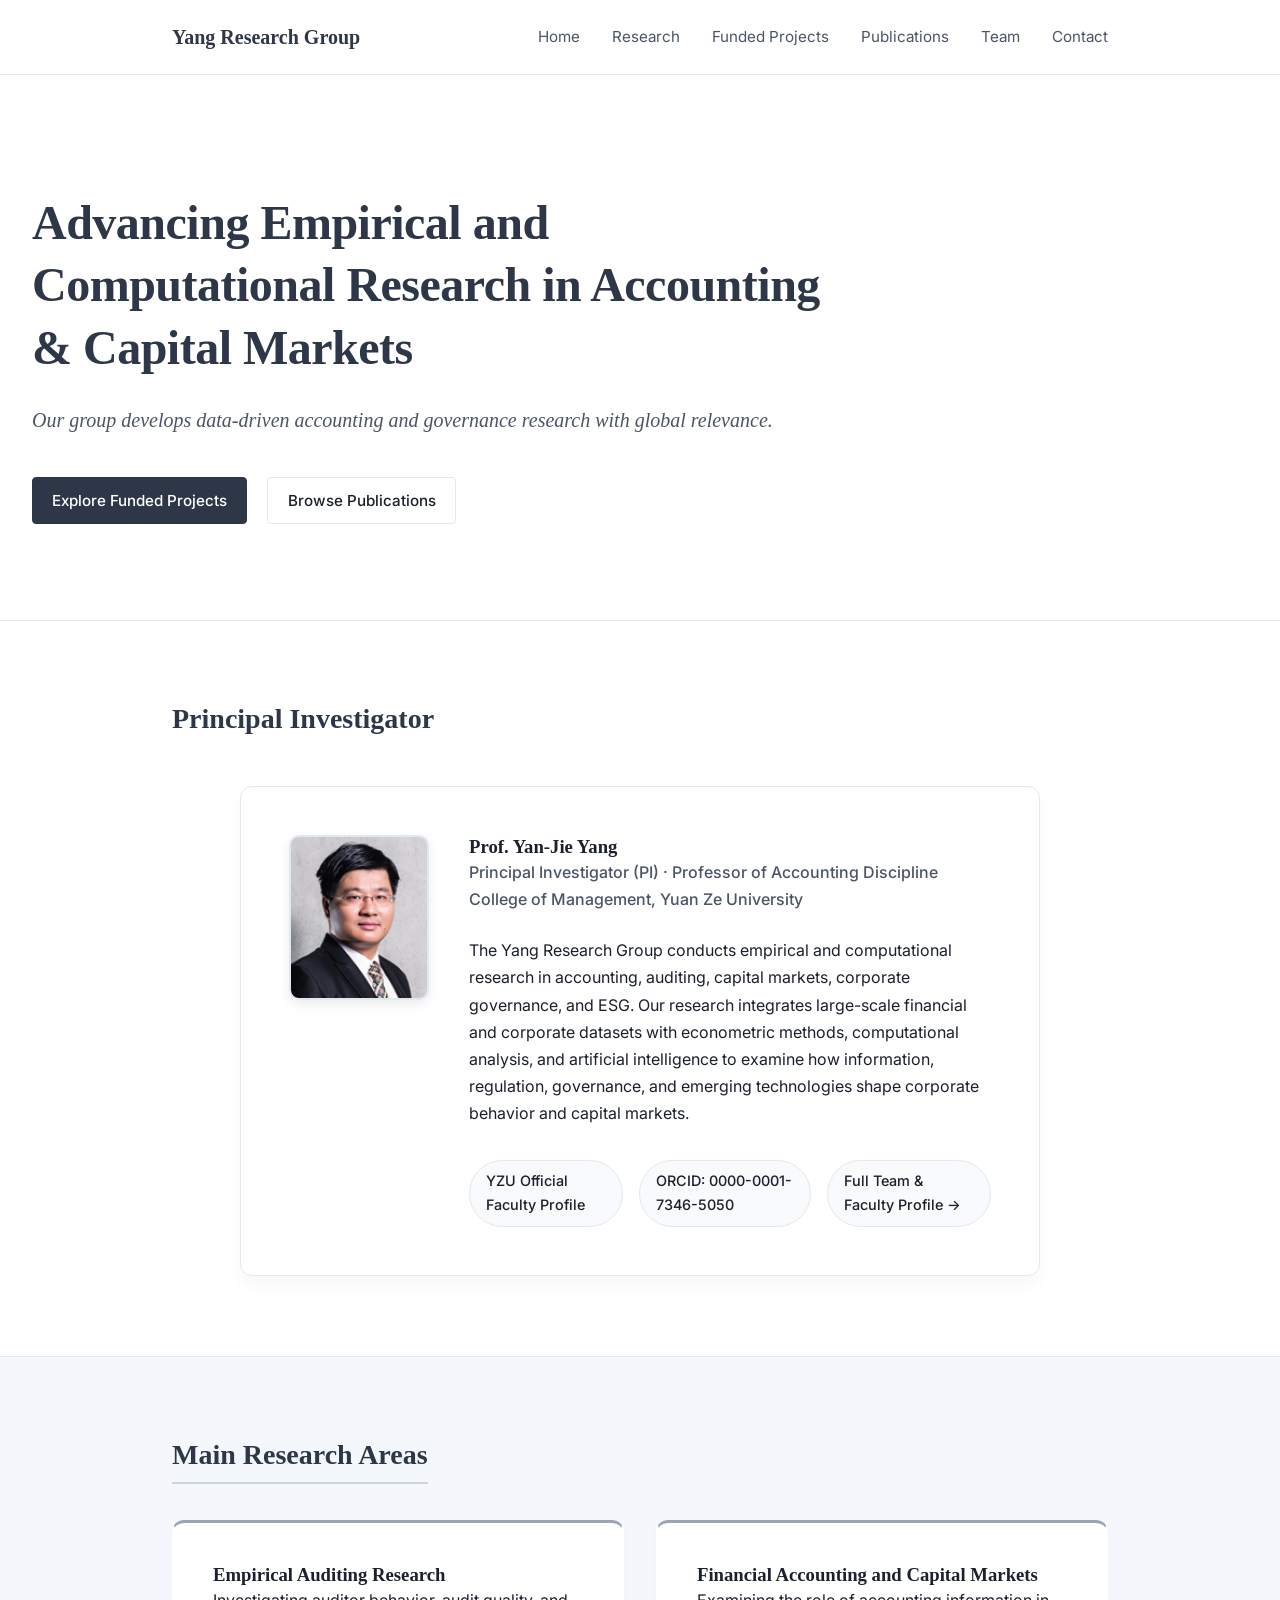
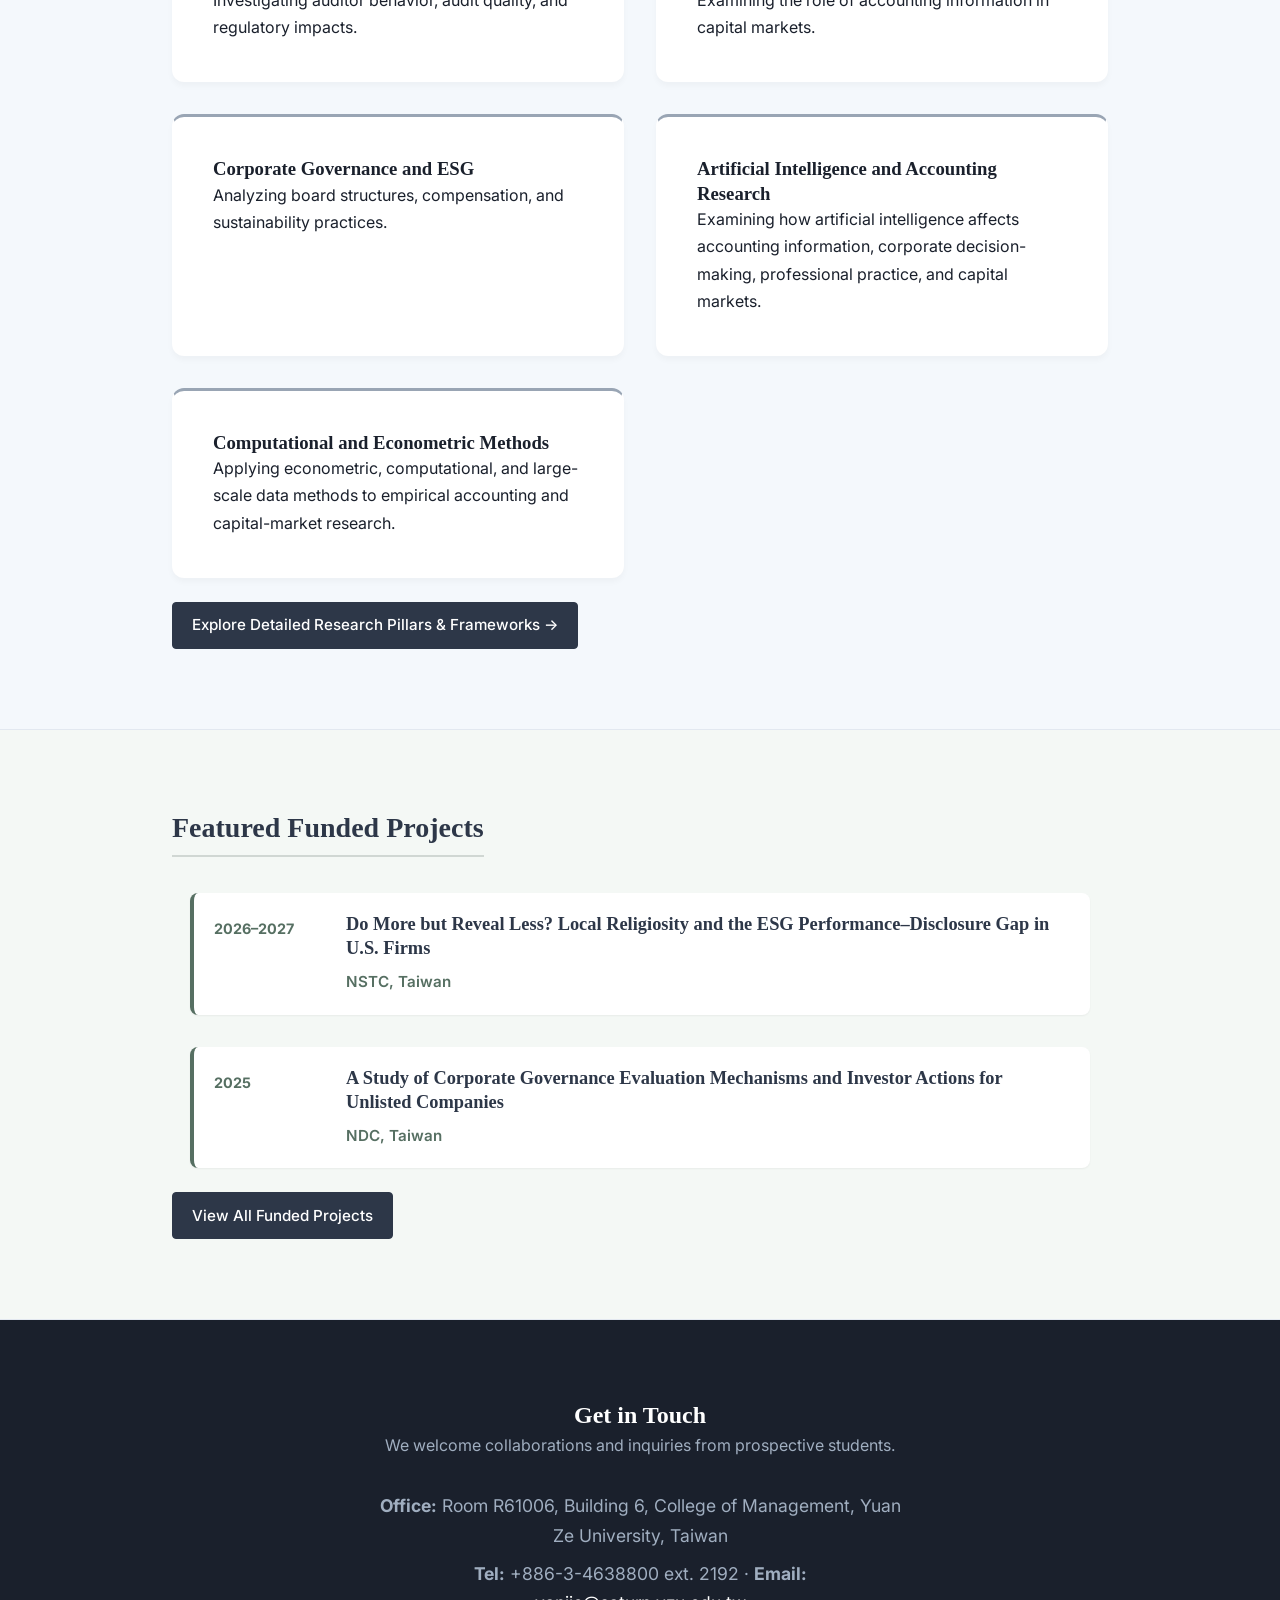
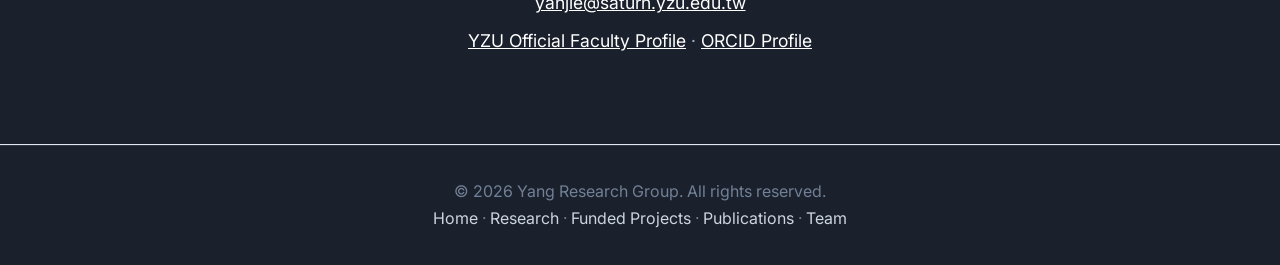
==== commit 96dadedf: "Update website: add official photo for Prof. Yang, dedicated research page, and clean scholarly styl" ====
--- a/index.html
+++ b/index.html
@@ -16,6 +16,7 @@
             <a href="index.html" class="logo">Yang Research Group</a>
             <ul class="nav-links">
                 <li><a href="index.html">Home</a></li>
+                <li><a href="research.html">Research</a></li>
                 <li><a href="projects.html">Funded Projects</a></li>
                 <li><a href="publications.html">Publications</a></li>
                 <li><a href="team.html">Team</a></li>
@@ -39,7 +40,10 @@
         <section class="section">
             <div class="container">
                 <h2 class="section-title">Principal Investigator</h2>
-                <div class="about-card">
+                <div class="about-card pi-homepage-card">
+                    <div class="pi-photo-wrapper">
+                        <img src="yanjie2016C.jpg" alt="Prof. Yan-Jie Yang" class="pi-thumb-photo">
+                    </div>
                     <div class="about-content">
                         <h3>Prof. Yan-Jie Yang</h3>
                         <p class="subtitle">Principal Investigator (PI) · Professor of Accounting Discipline<br>College of Management, Yuan Ze University</p>
@@ -47,6 +51,7 @@
                         <div class="academic-links">
                             <a href="https://www.cm.yzu.edu.tw/EN/Page/Teacher.aspx?ID=yanjie" target="_blank" rel="noopener noreferrer" class="link-badge">YZU Official Faculty Profile</a>
                             <a href="https://orcid.org/0000-0001-7346-5050" target="_blank" rel="noopener noreferrer" class="link-badge">ORCID: 0000-0001-7346-5050</a>
+                            <a href="team.html" class="link-badge">Full Team &amp; Faculty Profile →</a>
                         </div>
                     </div>
                 </div>
@@ -78,6 +83,9 @@
                         <p>Applying econometric, computational, and large-scale data methods to empirical accounting and capital-market research.</p>
                     </div>
                 </div>
+                <p class="section-actions">
+                    <a href="research.html" class="btn btn-primary">Explore Detailed Research Pillars & Frameworks →</a>
+                </p>
             </div>
         </section>
 
@@ -126,6 +134,7 @@
             <p>&copy; 2026 Yang Research Group. All rights reserved.</p>
             <p>
                 <a href="index.html">Home</a> ·
+                <a href="research.html">Research</a> ·
                 <a href="projects.html">Funded Projects</a> ·
                 <a href="publications.html">Publications</a> ·
                 <a href="team.html">Team</a>
--- a/styles.css
+++ b/styles.css
@@ -530,6 +530,16 @@
     box-shadow: 0 4px 14px rgba(44, 74, 111, 0.1);
 }
 
+.director-photo {
+    width: 170px;
+    height: 195px;
+    object-fit: cover;
+    border-radius: 12px;
+    border: 2px solid color-mix(in srgb, var(--section-accent) 25%, white);
+    box-shadow: 0 4px 14px rgba(44, 74, 111, 0.12);
+    display: block;
+}
+
 .director-status-pill {
     font-size: 0.78rem;
     color: #2b6e44;
@@ -1137,3 +1147,256 @@
         align-items: flex-start;
     }
 }
+
+/* Research Page Showcase & Visuals */
+.nav-active {
+    color: var(--primary-color) !important;
+    font-weight: 600 !important;
+}
+
+.research-quick-nav {
+    display: flex;
+    flex-wrap: wrap;
+    gap: 0.65rem;
+    margin-top: 1.75rem;
+}
+
+.quick-nav-pill {
+    display: inline-block;
+    background: #f1f5f9;
+    color: #334155;
+    padding: 0.4rem 0.95rem;
+    border-radius: 20px;
+    font-size: 0.85rem;
+    text-decoration: none;
+    font-weight: 500;
+    border: 1px solid #cbd5e1;
+    transition: var(--transition);
+}
+
+.quick-nav-pill:hover {
+    background: #1e293b;
+    color: white;
+    border-color: #1e293b;
+    transform: translateY(-2px);
+}
+
+/* Homepage PI Card with Photo */
+.pi-homepage-card {
+    display: flex;
+    gap: 2.5rem;
+    align-items: flex-start;
+}
+
+.pi-photo-wrapper {
+    flex-shrink: 0;
+}
+
+.pi-thumb-photo {
+    width: 140px;
+    height: 165px;
+    object-fit: cover;
+    border-radius: 10px;
+    border: 2px solid #e2e8f0;
+    box-shadow: 0 4px 12px rgba(0, 0, 0, 0.08);
+}
+
+/* Ongoing Research Works - Academic Theme Presentation */
+.research-intro-banner {
+    background: #f8fafc;
+    border: 1px solid #e2e8f0;
+    border-left: 4px solid var(--primary-color);
+    padding: 1.75rem 2rem;
+    border-radius: 0 10px 10px 0;
+    margin-bottom: 3.5rem;
+}
+
+.research-lead-text {
+    font-size: 1.15rem;
+    line-height: 1.75;
+    color: #334155;
+    margin: 0;
+}
+
+.lead-highlight {
+    font-size: 1.5rem;
+    font-weight: 700;
+    color: var(--primary-color);
+    font-family: var(--font-serif);
+    line-height: 1;
+}
+
+.research-theme-card {
+    background: white;
+    padding: 2.5rem;
+    border-radius: 12px;
+    border: 1px solid #e2e8f0;
+    box-shadow: 0 2px 10px rgba(0, 0, 0, 0.03);
+    margin-bottom: 2.5rem;
+    transition: var(--transition);
+}
+
+.research-theme-card:hover {
+    box-shadow: 0 6px 20px rgba(0, 0, 0, 0.06);
+    border-color: #cbd5e1;
+}
+
+.theme-card-featured {
+    border-left: 4px solid #2c4a6f;
+}
+
+.theme-card-header {
+    display: flex;
+    align-items: center;
+    gap: 1rem;
+    margin-bottom: 1rem;
+}
+
+.theme-card-badge {
+    background: #edf3f9;
+    color: #2c4a6f;
+    font-size: 0.8rem;
+    font-weight: 700;
+    padding: 0.3rem 0.75rem;
+    border-radius: 20px;
+    letter-spacing: 0.5px;
+    border: 1px solid #dce7f3;
+}
+
+.theme-card-title {
+    font-size: 1.6rem;
+    color: #8b263e; /* Scholarly burgundy title */
+    margin: 0;
+    font-weight: 700;
+}
+
+.theme-lead-desc {
+    font-size: 1.05rem;
+    color: #475569;
+    line-height: 1.65;
+    margin-bottom: 1.5rem;
+}
+
+.quote-directive-box {
+    background: #f8fafc;
+    border-left: 3px solid #2c4a6f;
+    padding: 1rem 1.25rem;
+    margin-bottom: 1.5rem;
+    border-radius: 0 8px 8px 0;
+}
+
+.quote-directive-text {
+    font-style: italic;
+    color: #1e293b;
+    font-size: 1.05rem;
+    line-height: 1.65;
+    margin: 0;
+    font-weight: 500;
+}
+
+.theme-details {
+    margin-top: 1.25rem;
+}
+
+.theme-section-title {
+    font-size: 0.95rem;
+    text-transform: uppercase;
+    letter-spacing: 0.5px;
+    color: #64748b;
+    margin-bottom: 1rem;
+    font-weight: 600;
+    font-family: var(--font-sans);
+}
+
+.theme-bullet-list {
+    list-style-type: square;
+    padding-left: 1.5rem;
+    margin: 0 0 1.75rem 0;
+    display: flex;
+    flex-direction: column;
+    gap: 1rem;
+}
+
+.theme-bullet-list li {
+    color: #334155;
+    font-size: 0.98rem;
+    line-height: 1.65;
+}
+
+.theme-bullet-list li strong {
+    color: #0f172a;
+}
+
+.theme-meta-row {
+    display: flex;
+    align-items: center;
+    gap: 1rem;
+    flex-wrap: wrap;
+    padding-top: 1.25rem;
+    border-top: 1px solid #f1f5f9;
+}
+
+.meta-label {
+    font-size: 0.82rem;
+    font-weight: 600;
+    text-transform: uppercase;
+    color: #64748b;
+    letter-spacing: 0.4px;
+}
+
+.meta-tags {
+    display: flex;
+    gap: 0.5rem;
+    flex-wrap: wrap;
+}
+
+.meta-tag-link {
+    background: #f1f5f9;
+    color: #334155;
+    padding: 0.3rem 0.75rem;
+    border-radius: 6px;
+    font-size: 0.82rem;
+    font-weight: 500;
+    text-decoration: none;
+    border: 1px solid #e2e8f0;
+    transition: var(--transition);
+}
+
+.meta-tag-link:hover {
+    background: var(--primary-color);
+    color: white;
+    border-color: var(--primary-color);
+}
+
+.theme-divider {
+    border: 0;
+    height: 1px;
+    background: #e2e8f0;
+    margin: 2rem 0;
+}
+
+@media (max-width: 768px) {
+    .pi-homepage-card {
+        flex-direction: column;
+        align-items: center;
+        text-align: center;
+    }
+
+    .academic-links {
+        justify-content: center;
+    }
+
+    .research-theme-card {
+        padding: 1.75rem;
+    }
+
+    .theme-card-header {
+        flex-direction: column;
+        align-items: flex-start;
+        gap: 0.5rem;
+    }
+
+    .theme-card-title {
+        font-size: 1.35rem;
+    }
+}
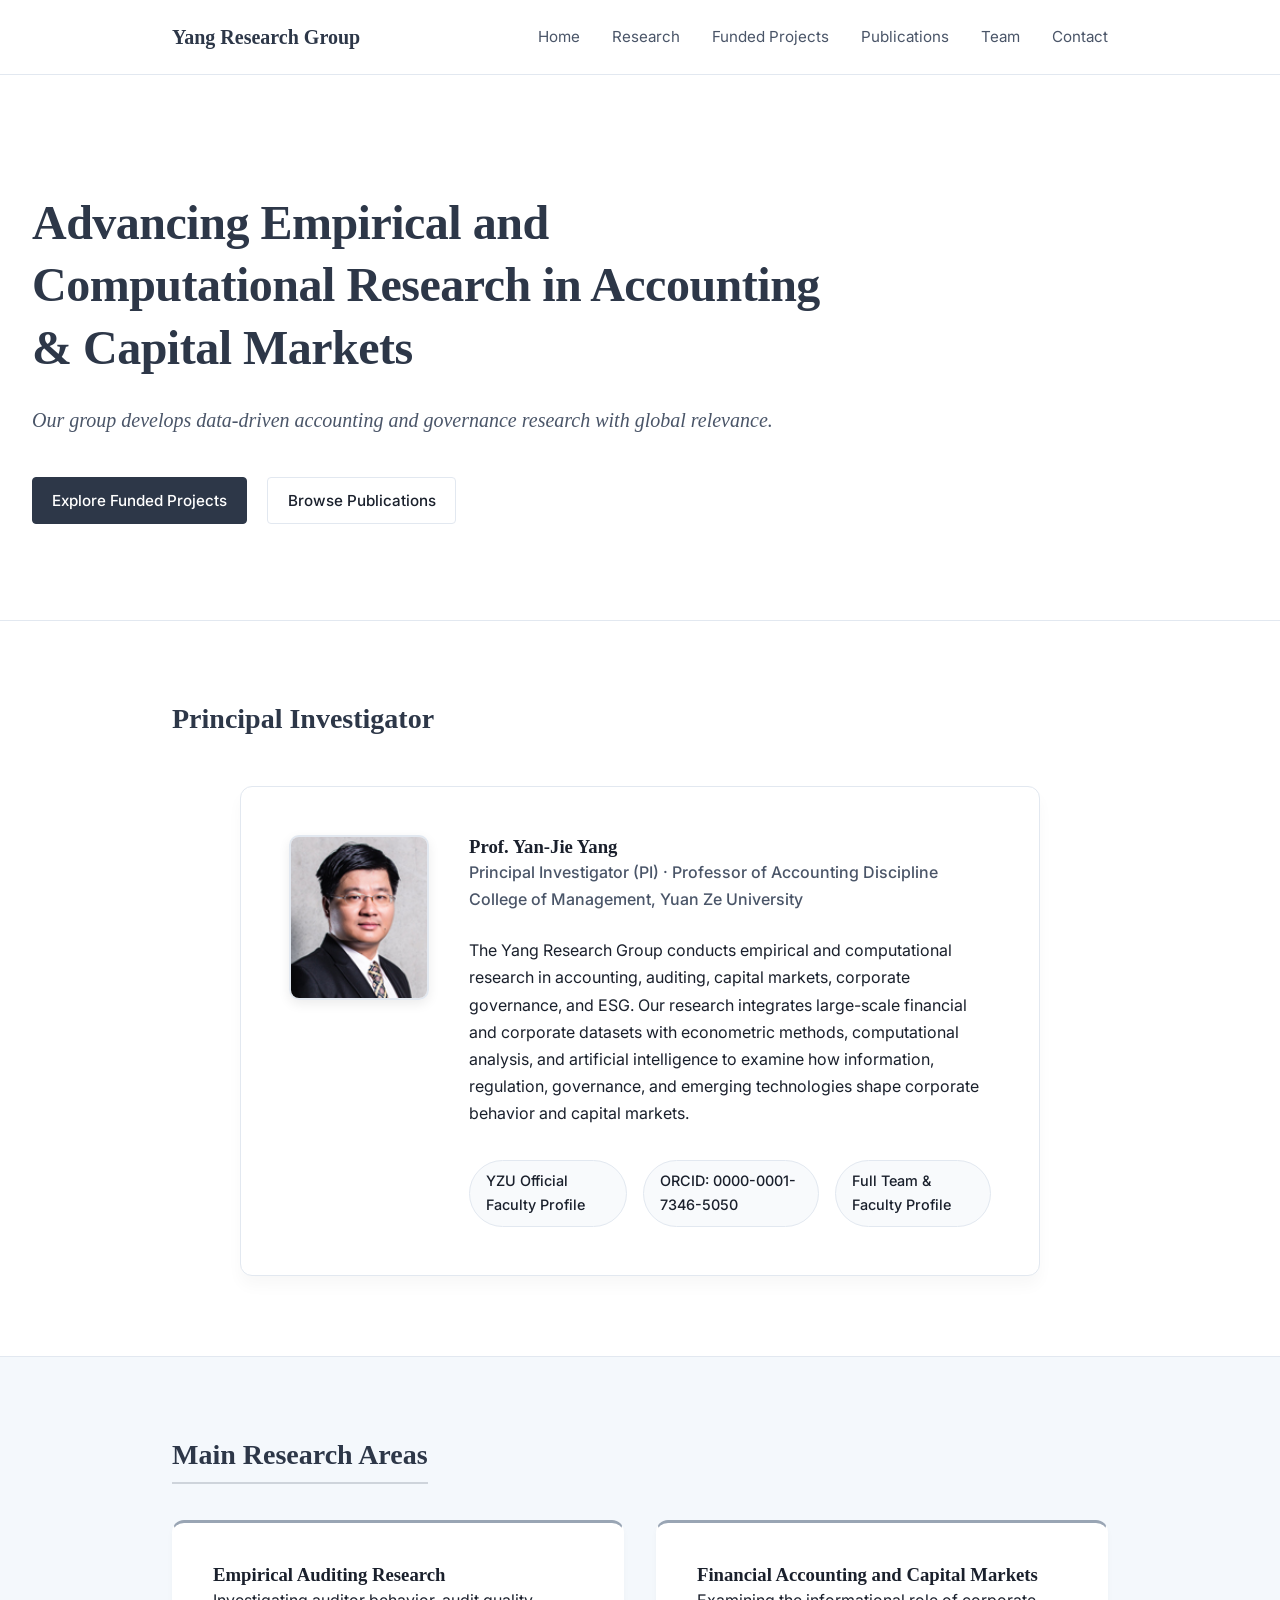
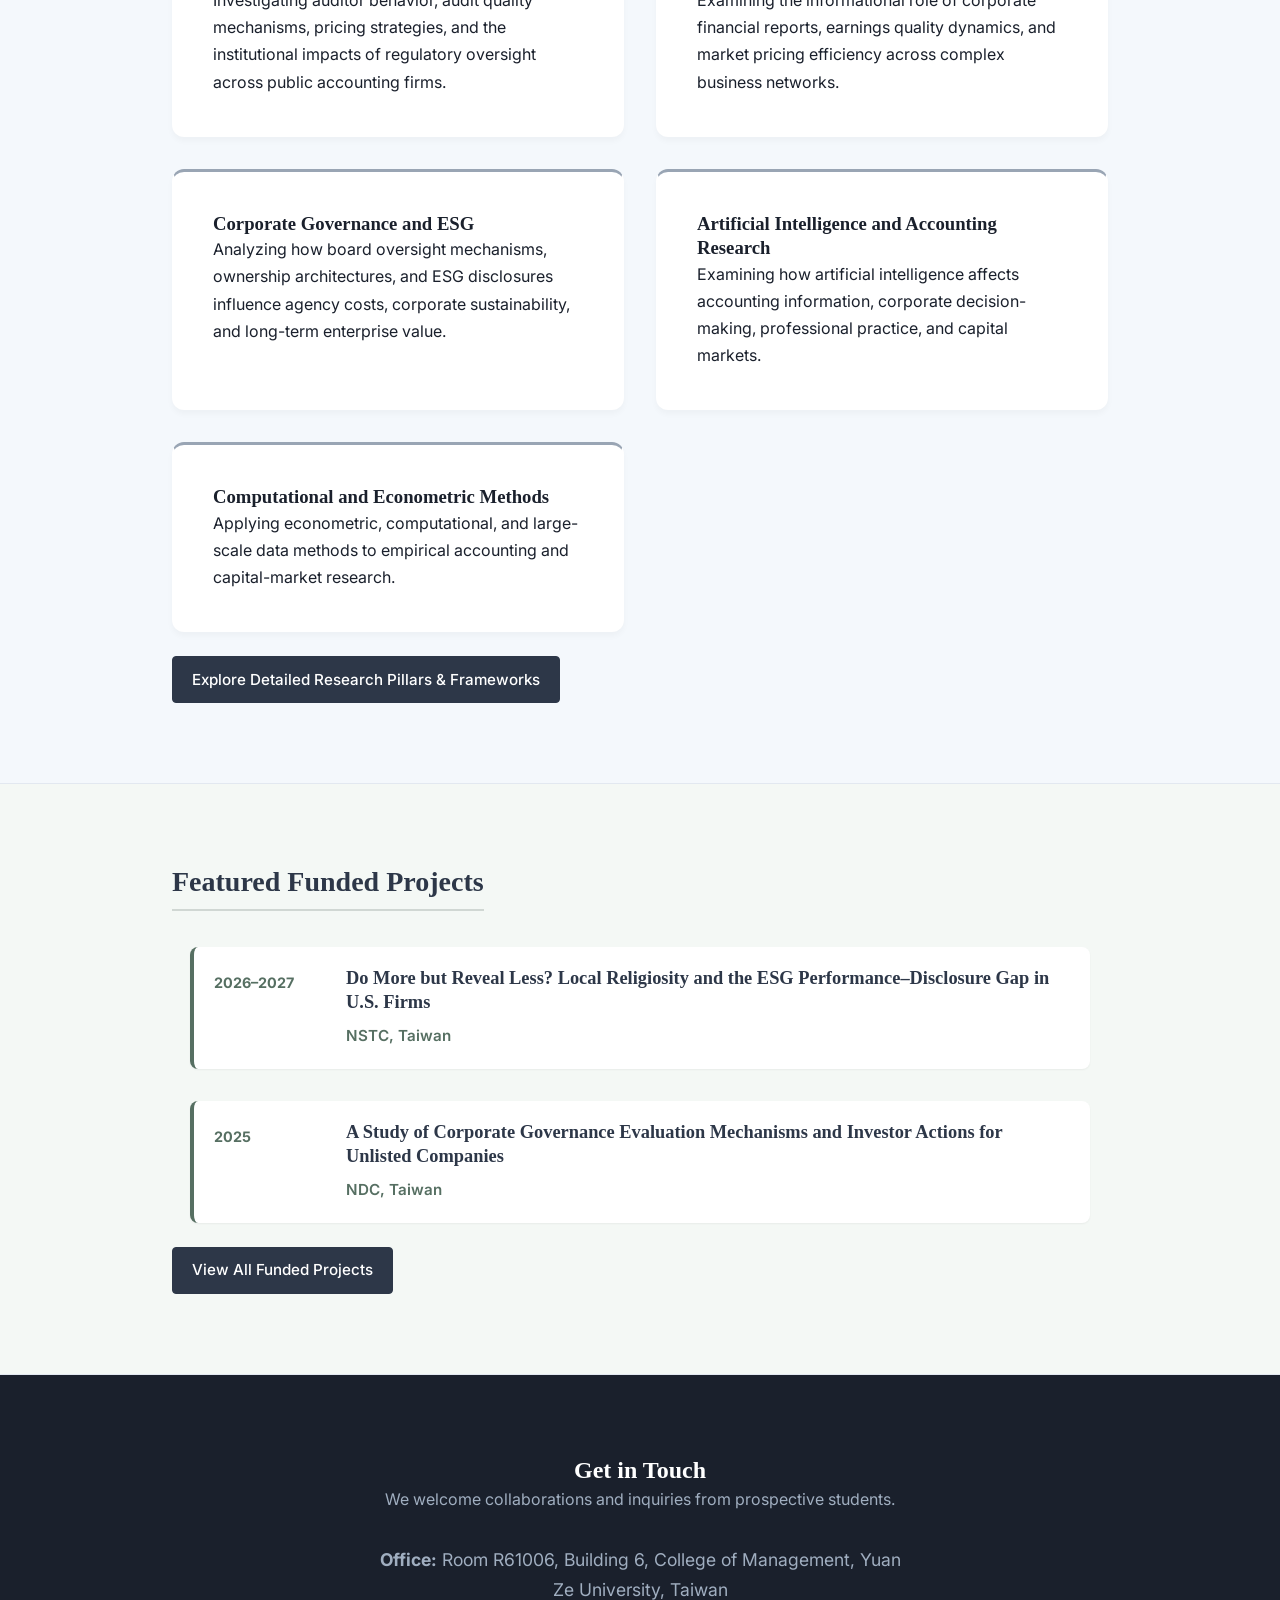
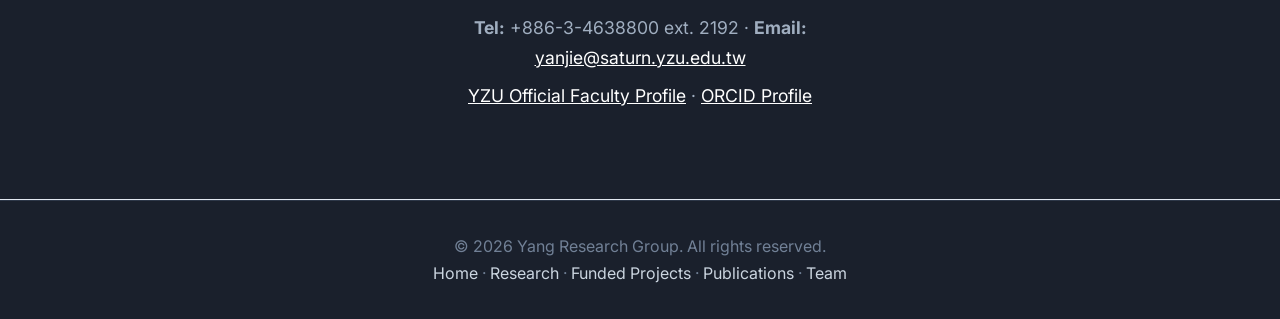
==== commit ebbd1db8: "Remove all emojis and informal symbols for a formal academic design" ====
--- a/index.html
+++ b/index.html
@@ -51,7 +51,7 @@
                         <div class="academic-links">
                             <a href="https://www.cm.yzu.edu.tw/EN/Page/Teacher.aspx?ID=yanjie" target="_blank" rel="noopener noreferrer" class="link-badge">YZU Official Faculty Profile</a>
                             <a href="https://orcid.org/0000-0001-7346-5050" target="_blank" rel="noopener noreferrer" class="link-badge">ORCID: 0000-0001-7346-5050</a>
-                            <a href="team.html" class="link-badge">Full Team &amp; Faculty Profile →</a>
+                            <a href="team.html" class="link-badge">Full Team &amp; Faculty Profile</a>
                         </div>
                     </div>
                 </div>
@@ -64,15 +64,15 @@
                 <div class="grid-3">
                     <div class="card feature-card">
                         <h3>Empirical Auditing Research</h3>
-                        <p>Investigating auditor behavior, audit quality, and regulatory impacts.</p>
+                        <p>Investigating auditor behavior, audit quality mechanisms, pricing strategies, and the institutional impacts of regulatory oversight across public accounting firms.</p>
                     </div>
                     <div class="card feature-card">
                         <h3>Financial Accounting and Capital Markets</h3>
-                        <p>Examining the role of accounting information in capital markets.</p>
+                        <p>Examining the informational role of corporate financial reports, earnings quality dynamics, and market pricing efficiency across complex business networks.</p>
                     </div>
                     <div class="card feature-card">
                         <h3>Corporate Governance and ESG</h3>
-                        <p>Analyzing board structures, compensation, and sustainability practices.</p>
+                        <p>Analyzing how board oversight mechanisms, ownership architectures, and ESG disclosures influence agency costs, corporate sustainability, and long-term enterprise value.</p>
                     </div>
                     <div class="card feature-card">
                         <h3>Artificial Intelligence and Accounting Research</h3>
@@ -84,7 +84,7 @@
                     </div>
                 </div>
                 <p class="section-actions">
-                    <a href="research.html" class="btn btn-primary">Explore Detailed Research Pillars & Frameworks →</a>
+                    <a href="research.html" class="btn btn-primary">Explore Detailed Research Pillars &amp; Frameworks</a>
                 </p>
             </div>
         </section>
--- a/styles.css
+++ b/styles.css
@@ -611,37 +611,31 @@
 .director-contact-grid {
     display: grid;
     grid-template-columns: repeat(auto-fit, minmax(240px, 1fr));
-    gap: 1rem;
+    gap: 1.25rem;
     margin-bottom: 1.75rem;
-    background: #fbfbfe;
+    background: #f8fafc;
     padding: 1.25rem 1.5rem;
-    border-radius: 10px;
-    border: 1px solid #ecf0f8;
+    border-radius: 8px;
+    border: 1px solid #e2e8f0;
 }
 
 .contact-item {
     display: flex;
-    align-items: flex-start;
-    gap: 0.75rem;
-}
-
-.contact-icon {
-    font-size: 1.2rem;
-    line-height: 1.4;
+    flex-direction: column;
+    gap: 0.25rem;
 }
 
 .contact-item strong {
     display: block;
-    font-size: 0.8rem;
+    font-size: 0.78rem;
     text-transform: uppercase;
     letter-spacing: 0.5px;
-    color: var(--text-light);
-    margin-bottom: 0.15rem;
+    color: #64748b;
 }
 
 .contact-item p {
     margin: 0;
-    font-size: 0.92rem;
+    font-size: 0.95rem;
     color: var(--text-main);
 }
 
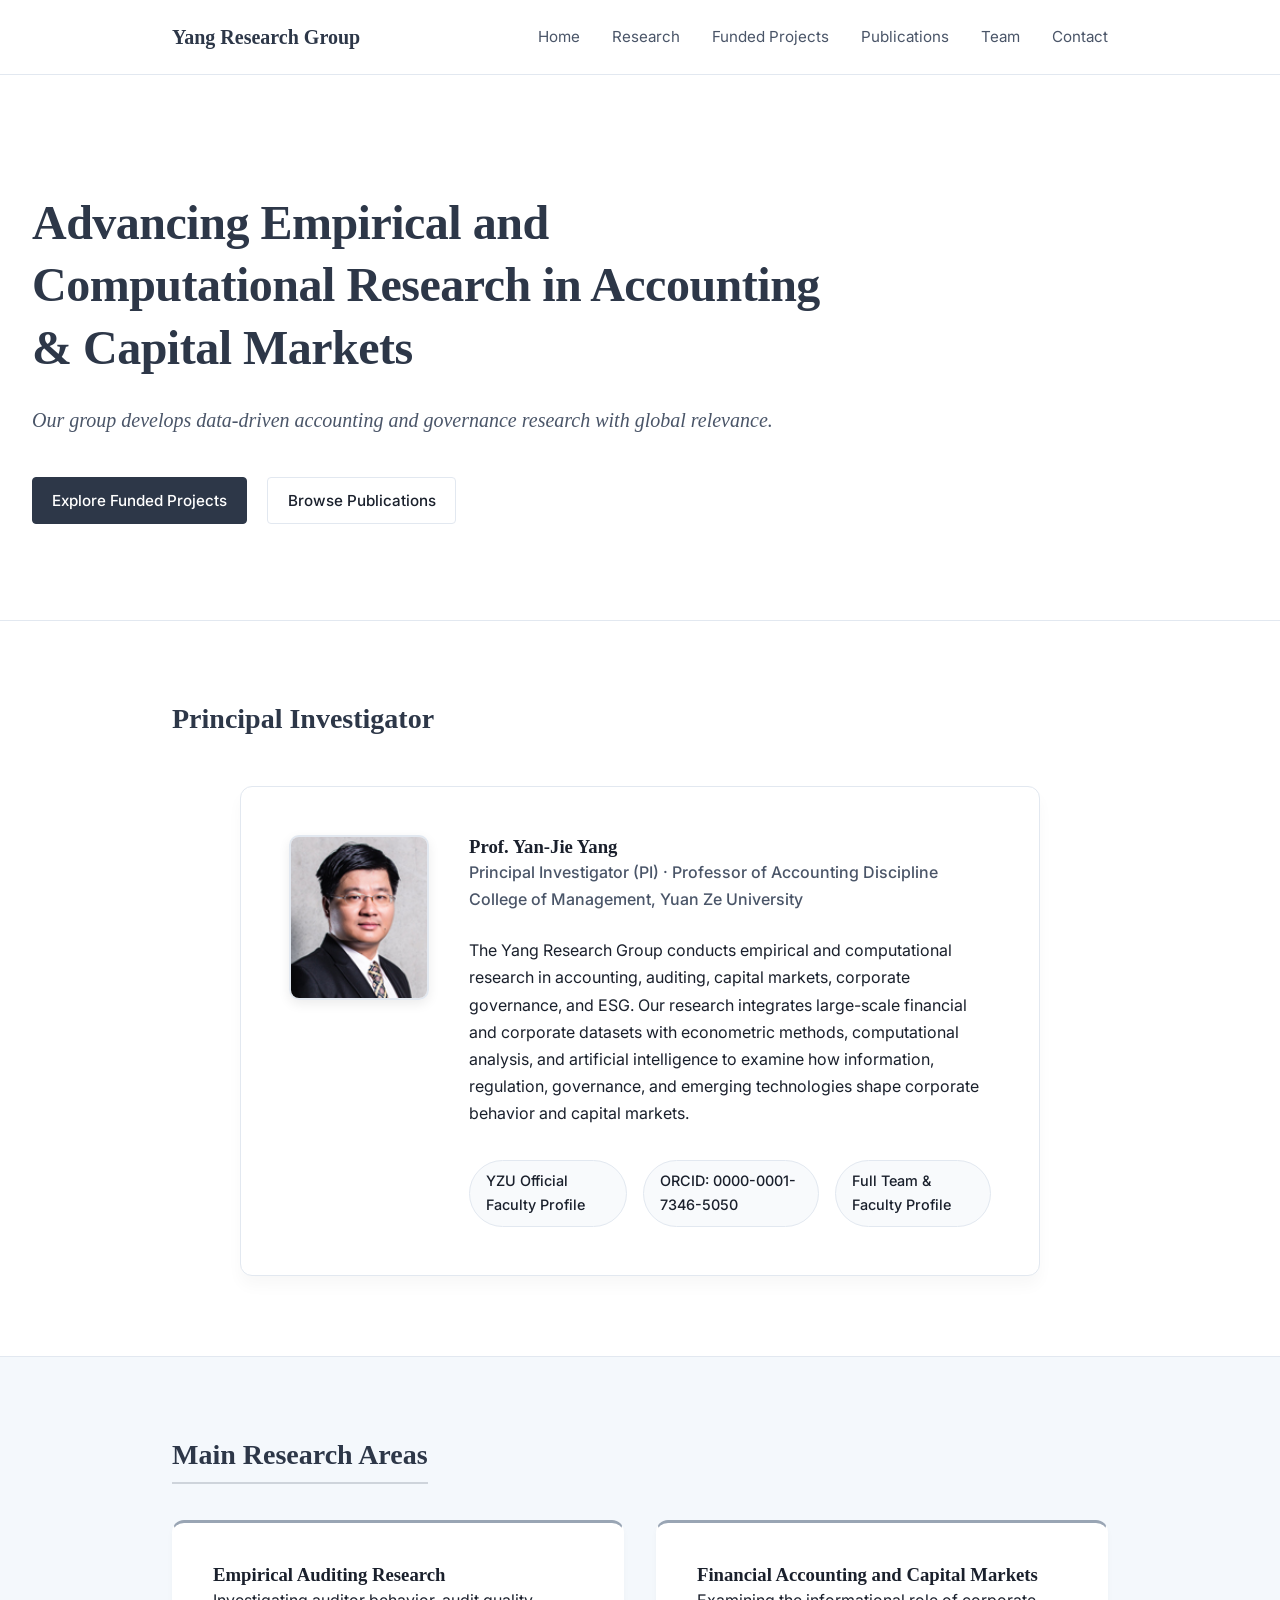
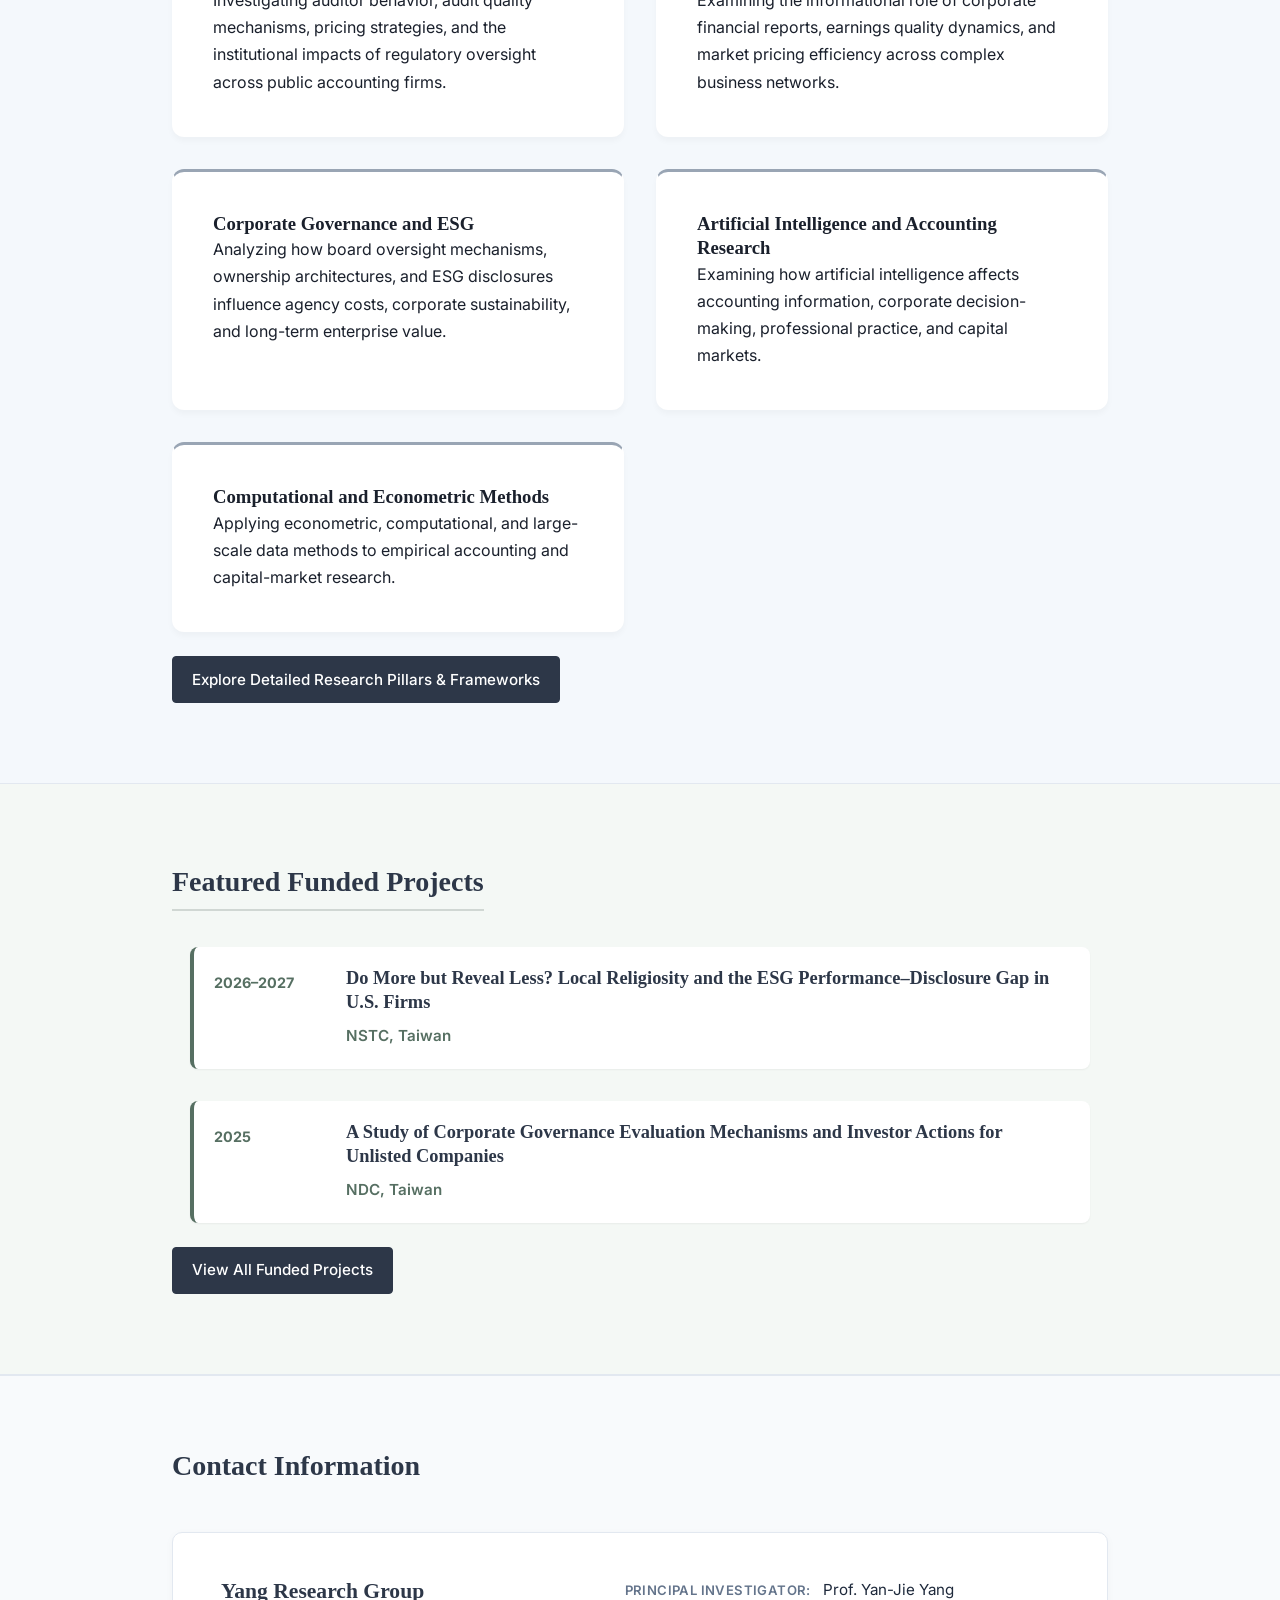
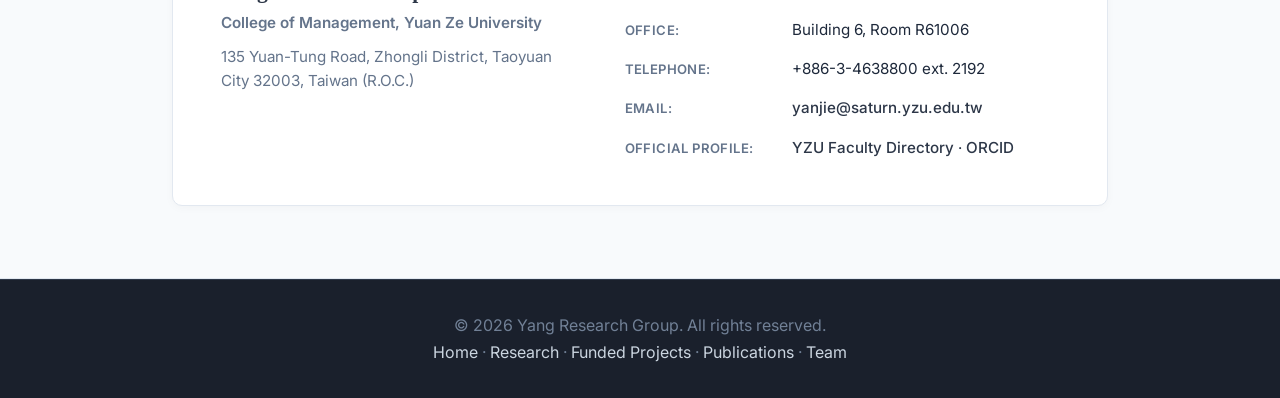
==== commit 5b4f699b: "Replace informal Get in Touch with formal academic Contact Information across all pages" ====
--- a/index.html
+++ b/index.html
@@ -114,15 +114,36 @@
             </div>
         </section>
 
-        <section id="contact" class="section bg-dark text-white">
-            <div class="container contact-container">
-                <div class="contact-info">
-                    <h2>Get in Touch</h2>
-                    <p>We welcome collaborations and inquiries from prospective students.</p>
-                    <div class="contact-details">
-                        <p><strong>Office:</strong> Room R61006, Building 6, College of Management, Yuan Ze University, Taiwan</p>
-                        <p><strong>Tel:</strong> +886-3-4638800 ext. 2192 · <strong>Email:</strong> <a href="mailto:yanjie@saturn.yzu.edu.tw" class="text-white">yanjie@saturn.yzu.edu.tw</a></p>
-                        <p><a href="https://www.cm.yzu.edu.tw/EN/Page/Teacher.aspx?ID=yanjie" target="_blank" rel="noopener noreferrer" class="text-white">YZU Official Faculty Profile</a> · <a href="https://orcid.org/0000-0001-7346-5050" target="_blank" rel="noopener noreferrer" class="text-white">ORCID Profile</a></p>
+        <section id="contact" class="section section-contact">
+            <div class="container">
+                <h2 class="section-title">Contact Information</h2>
+                <div class="contact-academic-box">
+                    <div class="contact-academic-col">
+                        <h3>Yang Research Group</h3>
+                        <p class="contact-affiliation">College of Management, Yuan Ze University</p>
+                        <p>135 Yuan-Tung Road, Zhongli District, Taoyuan City 32003, Taiwan (R.O.C.)</p>
+                    </div>
+                    <div class="contact-academic-col">
+                        <div class="contact-meta-item">
+                            <strong>Principal Investigator:</strong>
+                            <span>Prof. Yan-Jie Yang</span>
+                        </div>
+                        <div class="contact-meta-item">
+                            <strong>Office:</strong>
+                            <span>Building 6, Room R61006</span>
+                        </div>
+                        <div class="contact-meta-item">
+                            <strong>Telephone:</strong>
+                            <span>+886-3-4638800 ext. 2192</span>
+                        </div>
+                        <div class="contact-meta-item">
+                            <strong>Email:</strong>
+                            <span><a href="mailto:yanjie@saturn.yzu.edu.tw">yanjie@saturn.yzu.edu.tw</a></span>
+                        </div>
+                        <div class="contact-meta-item">
+                            <strong>Official Profile:</strong>
+                            <span><a href="https://www.cm.yzu.edu.tw/EN/Page/Teacher.aspx?ID=yanjie" target="_blank" rel="noopener noreferrer">YZU Faculty Directory</a> · <a href="https://orcid.org/0000-0001-7346-5050" target="_blank" rel="noopener noreferrer">ORCID</a></span>
+                        </div>
                     </div>
                 </div>
             </div>
--- a/styles.css
+++ b/styles.css
@@ -961,24 +961,95 @@
     font-size: 0.9rem;
 }
 
-/* Contact */
-.contact-container {
-    text-align: center;
-    max-width: 600px;
-}
-
-.contact-info h2 {
-    color: white;
-}
-
-.contact-info p {
-    color: #a0aec0;
-    margin-bottom: 2rem;
-}
-
-.contact-details p {
-    margin-bottom: 0.5rem;
-    font-size: 1.1rem;
+/* Academic Contact Section */
+.section-contact {
+    background: #f8fafc;
+    border-top: 1px solid #e2e8f0;
+    padding: 4.5rem 0;
+}
+
+.contact-academic-box {
+    display: grid;
+    grid-template-columns: 1fr 1.25fr;
+    gap: 3.5rem;
+    background: white;
+    padding: 2.75rem 3rem;
+    border-radius: 10px;
+    border: 1px solid #e2e8f0;
+    box-shadow: 0 2px 10px rgba(0, 0, 0, 0.03);
+}
+
+.contact-academic-col h3 {
+    font-size: 1.35rem;
+    color: var(--primary-color);
+    margin-bottom: 0.35rem;
+    font-weight: 700;
+}
+
+.contact-affiliation {
+    font-weight: 600;
+    color: #334155;
+    margin-bottom: 0.6rem;
+    font-size: 0.98rem;
+}
+
+.contact-academic-col p {
+    color: #64748b;
+    font-size: 0.95rem;
+    line-height: 1.6;
+}
+
+.contact-meta-item {
+    display: flex;
+    gap: 0.75rem;
+    margin-bottom: 0.85rem;
+    font-size: 0.95rem;
+    align-items: baseline;
+}
+
+.contact-meta-item:last-child {
+    margin-bottom: 0;
+}
+
+.contact-meta-item strong {
+    min-width: 155px;
+    color: #64748b;
+    font-weight: 600;
+    font-size: 0.82rem;
+    text-transform: uppercase;
+    letter-spacing: 0.4px;
+    flex-shrink: 0;
+}
+
+.contact-meta-item span {
+    color: #1e293b;
+}
+
+.contact-meta-item a {
+    color: var(--primary-color);
+    text-decoration: none;
+    font-weight: 500;
+}
+
+.contact-meta-item a:hover {
+    text-decoration: underline;
+}
+
+@media (max-width: 768px) {
+    .contact-academic-box {
+        grid-template-columns: 1fr;
+        gap: 2rem;
+        padding: 1.75rem;
+    }
+
+    .contact-meta-item {
+        flex-direction: column;
+        gap: 0.2rem;
+    }
+
+    .contact-meta-item strong {
+        min-width: auto;
+    }
 }
 
 /* Footer */
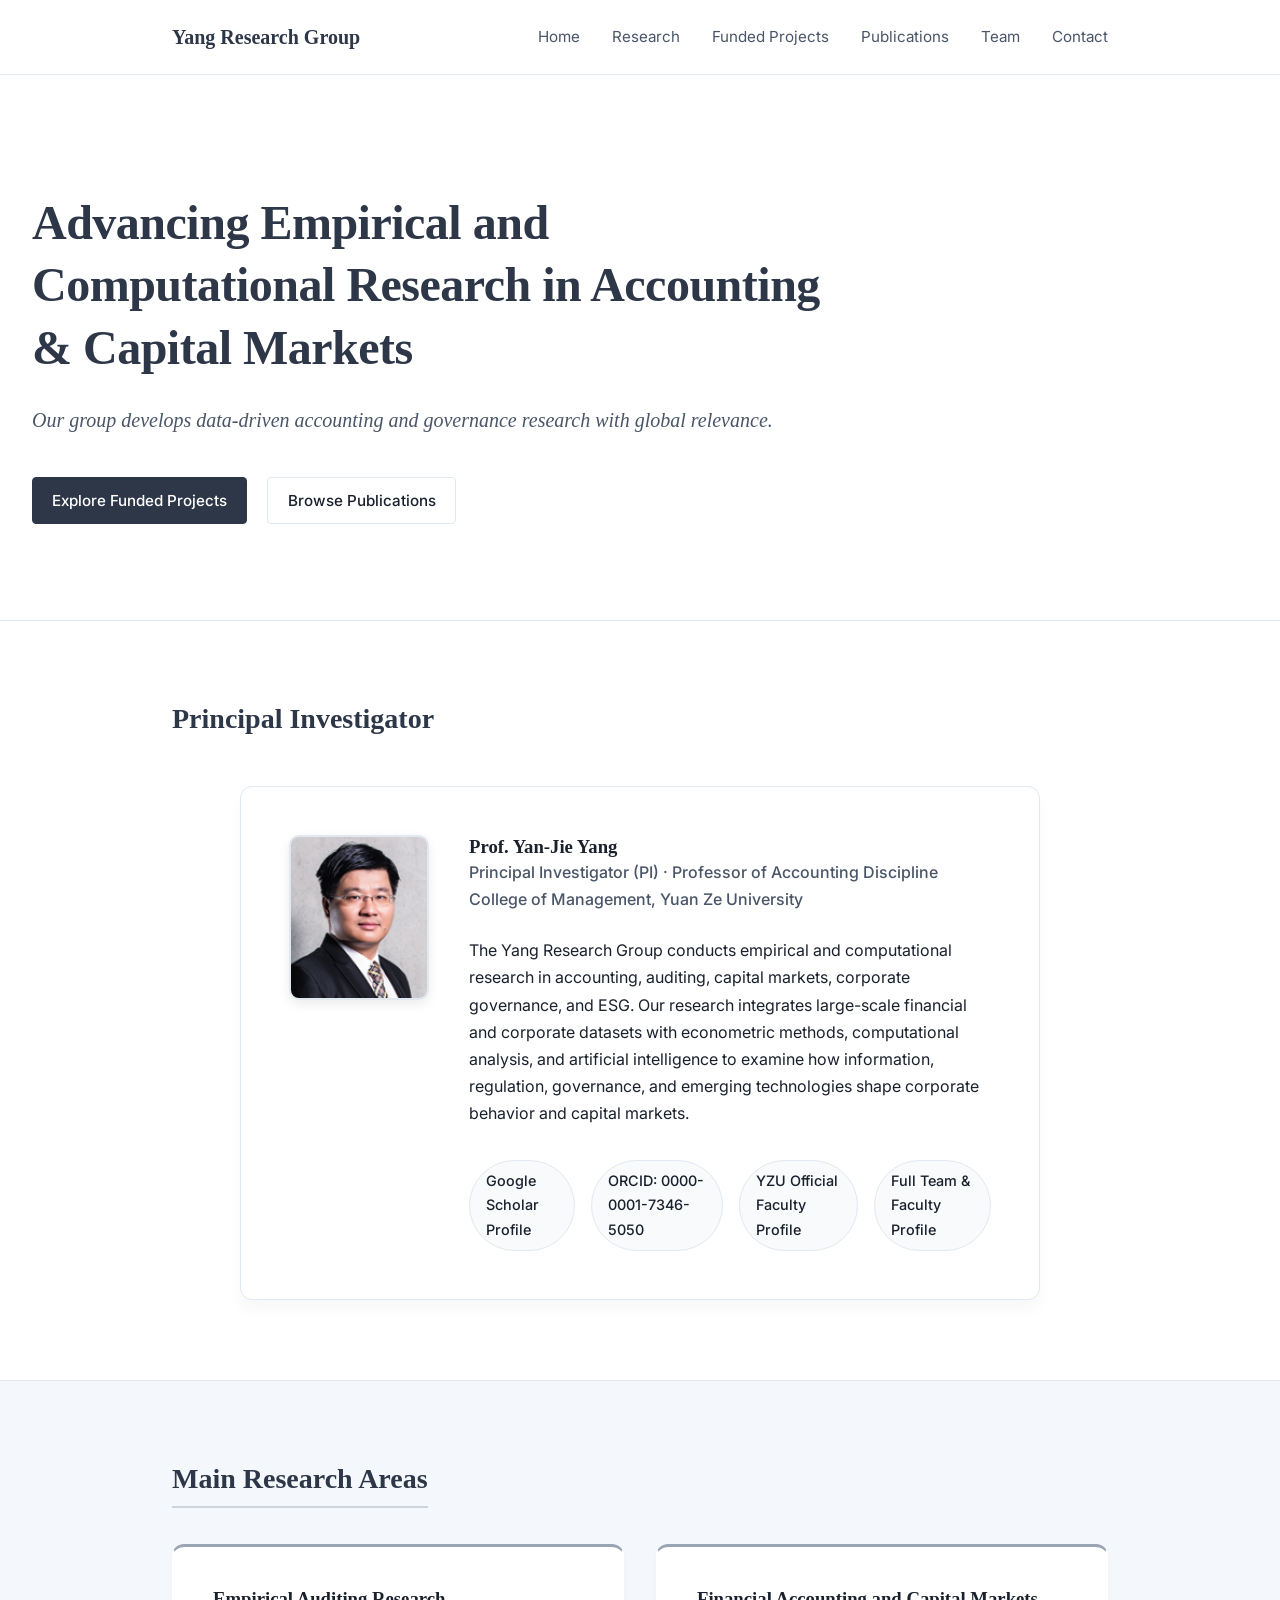
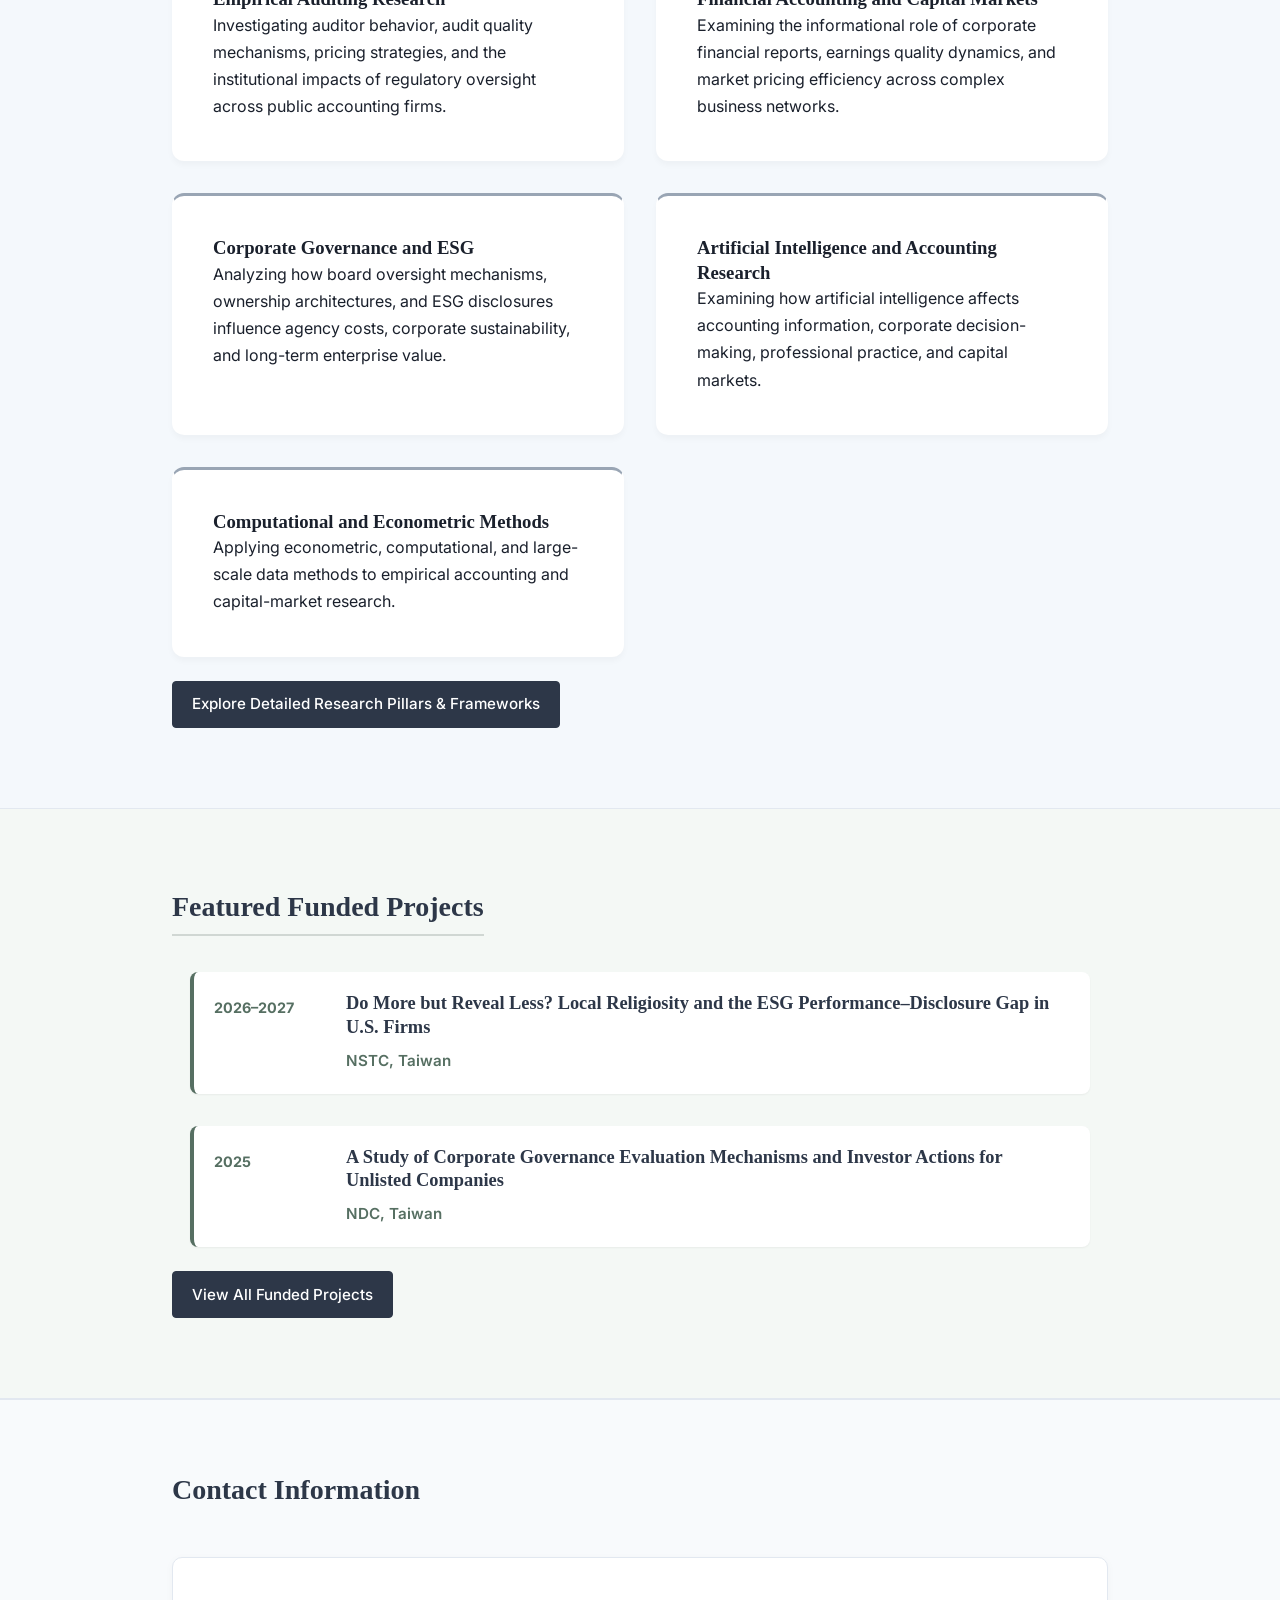
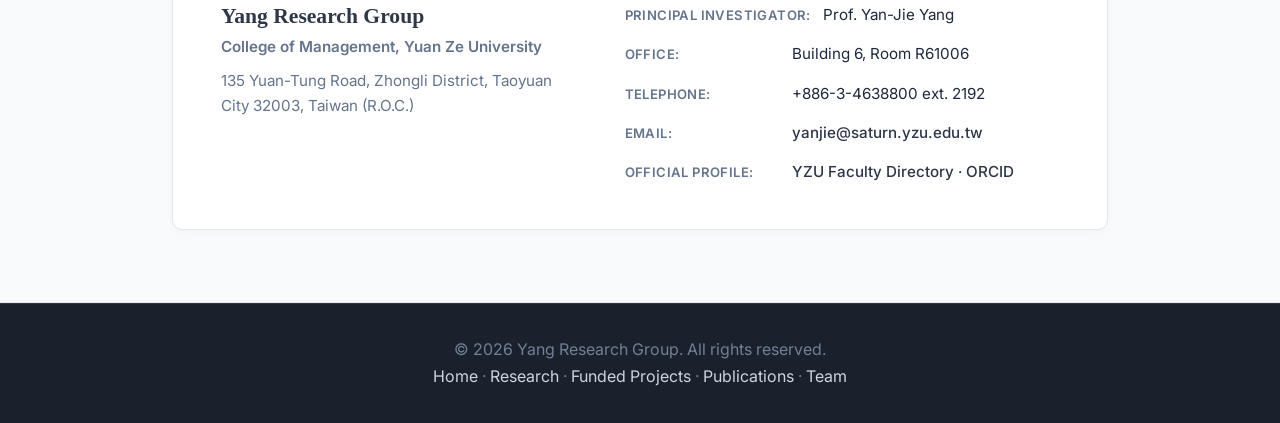
==== commit d9ceec85: "Enhance academic SEO: connect Google Scholar profile, add citation metadata, Schema.org JSON-LD, sit" ====
--- a/index.html
+++ b/index.html
@@ -3,8 +3,43 @@
 <head>
     <meta charset="UTF-8">
     <meta name="viewport" content="width=device-width, initial-scale=1.0">
-    <title>Yang Research Group | Homepage</title>
-    <meta name="description" content="Yang Research Group at Yuan Ze University. Research in accounting, auditing, capital markets, corporate governance, and ESG.">
+    <title>Yang Research Group | Accounting, Governance &amp; AI Research | Yuan Ze University, Taiwan</title>
+    <meta name="description" content="Yang Research Group led by Prof. Yan-Jie Yang (楊炎杰) at Yuan Ze University, Taiwan. Pioneering empirical and computational research in empirical auditing, financial accounting, capital markets, corporate governance, ESG, and artificial intelligence.">
+    <meta name="keywords" content="Yan-Jie Yang, 楊炎杰, Yang Research Group, Yuan Ze University, 元智大學, Accounting Research Taiwan, Empirical Auditing Taiwan, ESG Taiwan, Corporate Governance Taiwan, AI in Accounting, Capital Markets Research Taiwan">
+    <meta name="author" content="Prof. Yan-Jie Yang">
+    
+    <!-- Schema.org Academic Organization & Researcher Data -->
+    <script type="application/ld+json">
+    {
+      "@context": "https://schema.org",
+      "@type": "ResearchOrganization",
+      "name": "Yang Research Group",
+      "url": "https://yang-research-group.github.io",
+      "parentOrganization": {
+        "@type": "CollegeOrUniversity",
+        "name": "Yuan Ze University",
+        "alternateName": "元智大學",
+        "address": {
+          "@type": "PostalAddress",
+          "streetAddress": "135 Yuan-Tung Road, Zhongli District",
+          "addressLocality": "Taoyuan City",
+          "postalCode": "32003",
+          "addressCountry": "Taiwan"
+        }
+      },
+      "founder": {
+        "@type": "Person",
+        "name": "Yan-Jie Yang",
+        "alternateName": "楊炎杰",
+        "jobTitle": "Professor of Accounting Discipline",
+        "sameAs": [
+          "https://scholar.google.com/citations?user=O25Gd9MAAAAJ&hl=zh-TW",
+          "https://orcid.org/0000-0001-7346-5050",
+          "https://www.cm.yzu.edu.tw/EN/Page/Teacher.aspx?ID=yanjie"
+        ]
+      }
+    }
+    </script>
     <link rel="preconnect" href="https://fonts.googleapis.com">
     <link rel="preconnect" href="https://fonts.gstatic.com" crossorigin>
     <link href="https://fonts.googleapis.com/css2?family=Inter:wght@300;400;500;600;700&display=swap" rel="stylesheet">
@@ -49,8 +84,9 @@
                         <p class="subtitle">Principal Investigator (PI) · Professor of Accounting Discipline<br>College of Management, Yuan Ze University</p>
                         <p>The Yang Research Group conducts empirical and computational research in accounting, auditing, capital markets, corporate governance, and ESG. Our research integrates large-scale financial and corporate datasets with econometric methods, computational analysis, and artificial intelligence to examine how information, regulation, governance, and emerging technologies shape corporate behavior and capital markets.</p>
                         <div class="academic-links">
+                            <a href="https://scholar.google.com/citations?user=O25Gd9MAAAAJ&hl=zh-TW" target="_blank" rel="noopener noreferrer" class="link-badge">Google Scholar Profile</a>
+                            <a href="https://orcid.org/0000-0001-7346-5050" target="_blank" rel="noopener noreferrer" class="link-badge">ORCID: 0000-0001-7346-5050</a>
                             <a href="https://www.cm.yzu.edu.tw/EN/Page/Teacher.aspx?ID=yanjie" target="_blank" rel="noopener noreferrer" class="link-badge">YZU Official Faculty Profile</a>
-                            <a href="https://orcid.org/0000-0001-7346-5050" target="_blank" rel="noopener noreferrer" class="link-badge">ORCID: 0000-0001-7346-5050</a>
                             <a href="team.html" class="link-badge">Full Team &amp; Faculty Profile</a>
                         </div>
                     </div>
